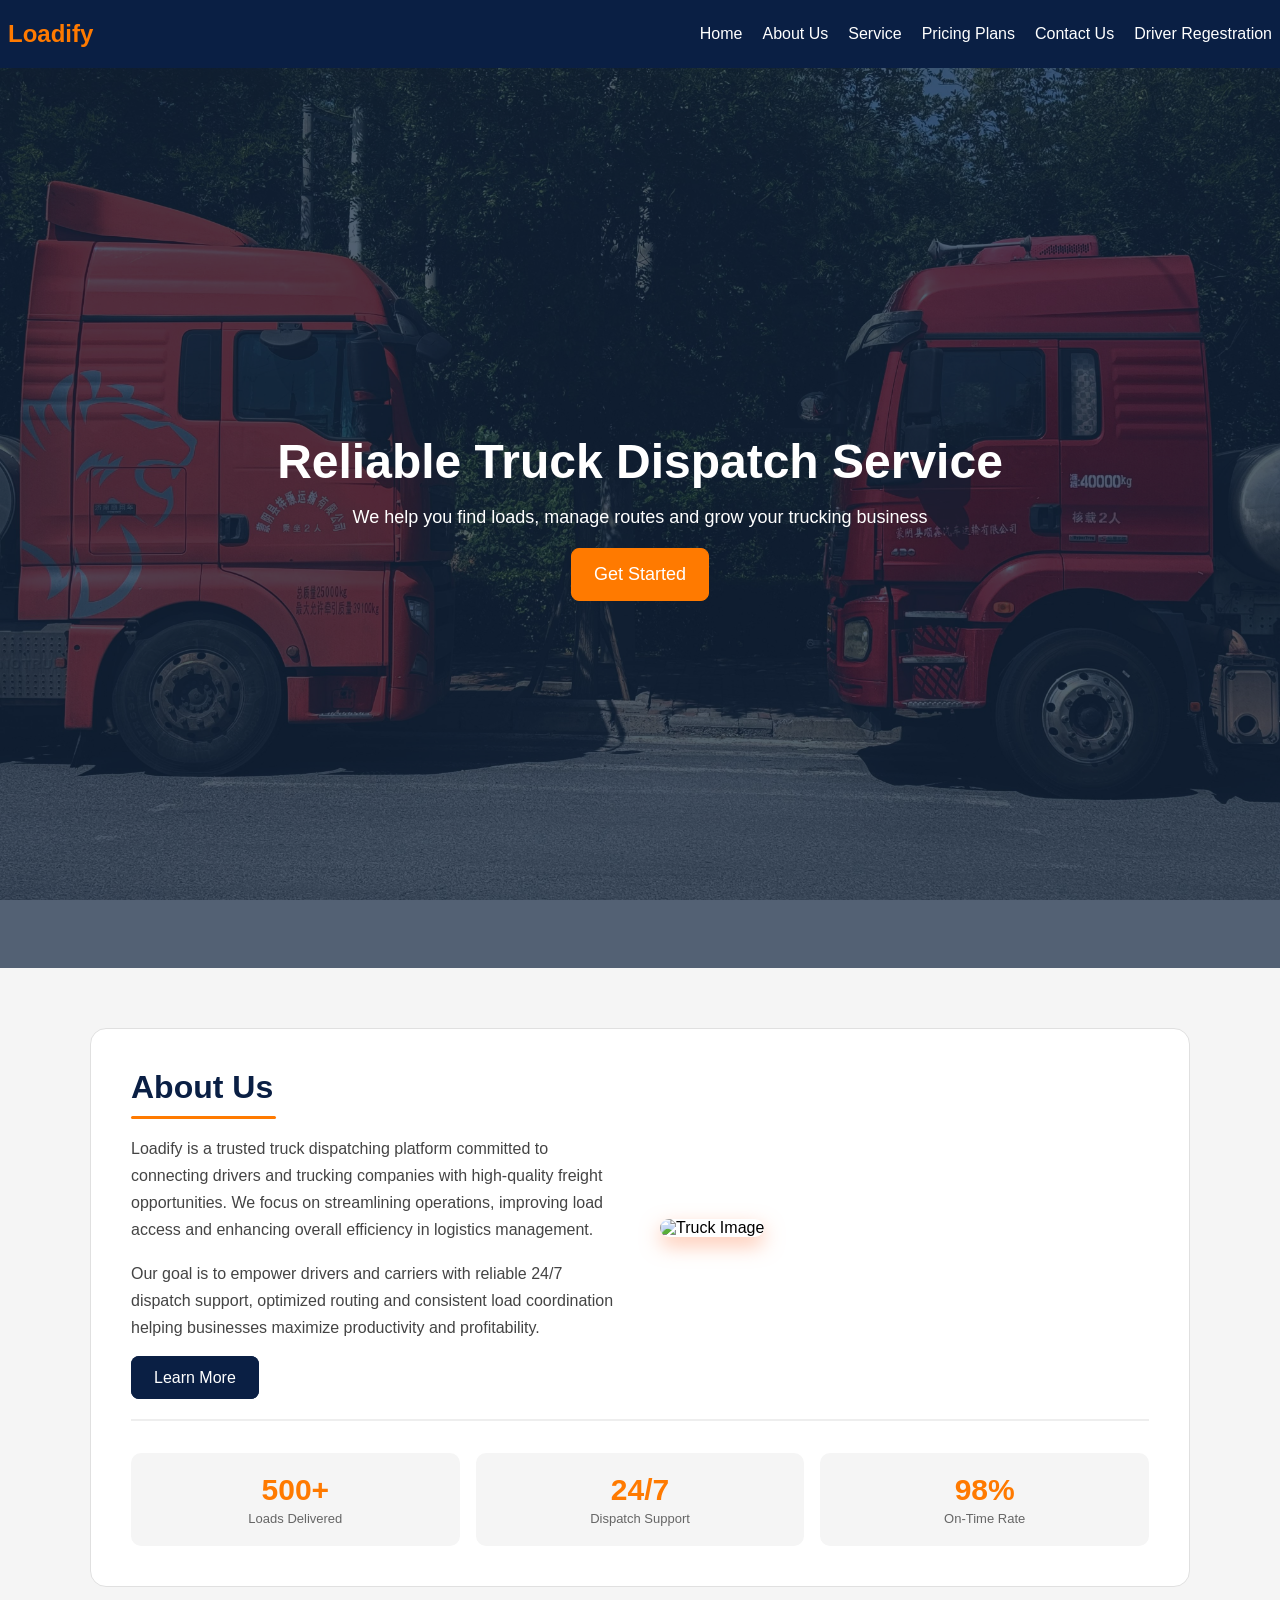
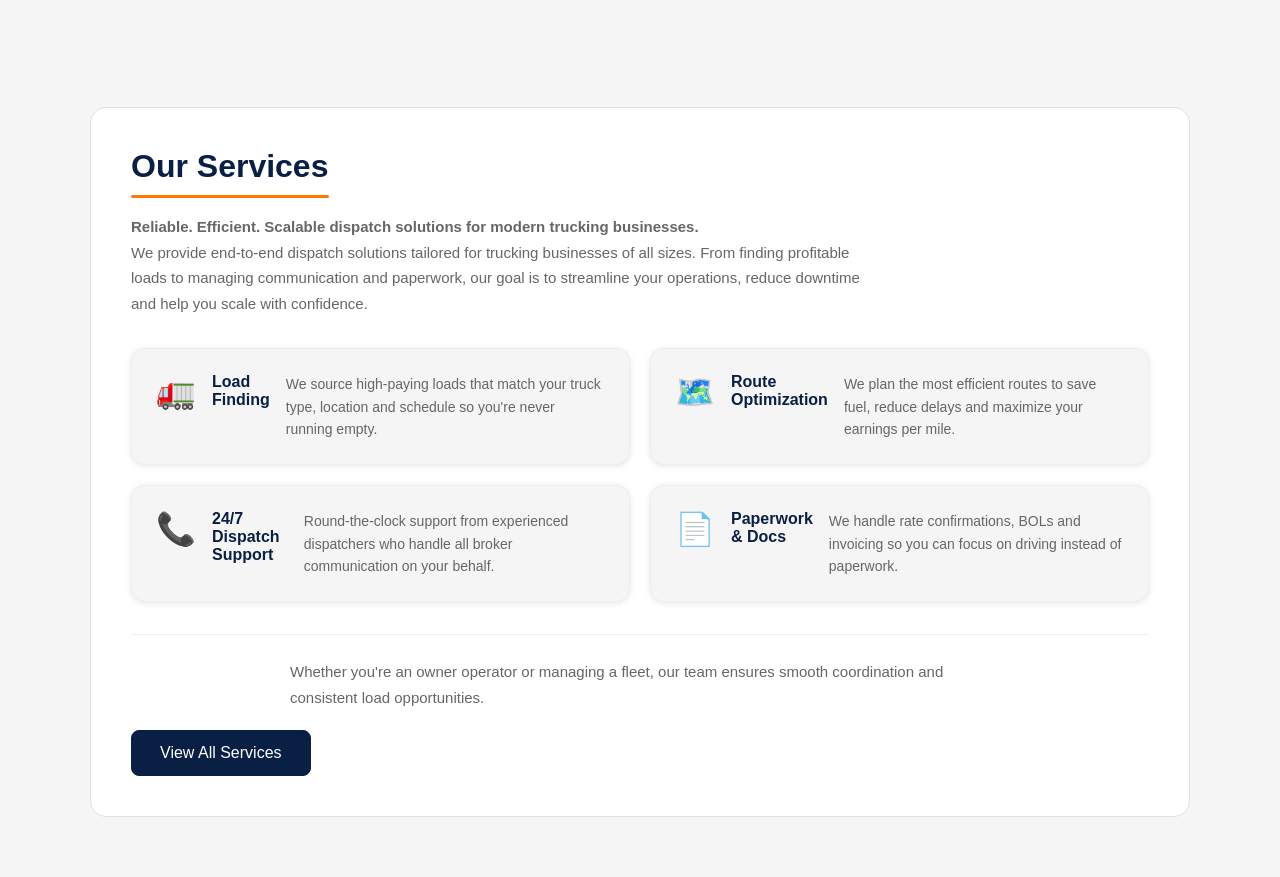
==== index.html @ 704d52fa "Addition" ====
<!DOCTYPE html>
<html lang="en">

<head>
    <meta charset="UTF-8">
    <meta name="viewport" content="width=device-width, initial-scale=1.0">
    <title>Truck Dispatching</title>
    <link rel="stylesheet" href="./style/nav.css">
    <link rel="stylesheet" href="./style/parallax.css">
    <link rel="stylesheet" href="./style/about.css">
    <link rel="stylesheet" href="./style/services.css">
</head>

<body>
    <header class="heading">
        <h2>Loadify</h2>
        <div class="menu-toggle" id="menu-toggle"></div>
        <div class="navbar" id="navbar">
            <ul>
                <li><a href="#home">Home</a></li>
                <li><a href="#about">About Us</a></li>
                <li><a href="services.html">Service</a></li>
                <li><a href="pricing.html">Pricing Plans</a></li>
                <li><a href="#contact">Contact Us</a></li>
                <li><a href="driver.html">Driver Regestration</a></li>
            </ul>
        </div>
    </header>

    <section class="parallax" id="home">
        <div class="parallax-content">
            <h1>Reliable Truck Dispatch Service</h1>
            <p>We help you find loads, manage routes and grow your trucking business</p>
            <a href="#about" class="btn">Get Started</a>
        </div>
    </section>

    <section class="about" id="about">
        <div class="about-card">
            <div class="about-top">
                <div class="about-text">
                    <h2>About Us</h2>
                    <div class="accent-bar"></div>
                    <p>
                        Loadify is a trusted truck dispatching platform committed to connecting drivers and
                        trucking companies with high-quality freight opportunities. We focus on streamlining
                        operations, improving load access and enhancing overall efficiency in logistics management.
                    </p>
                    <p>
                        Our goal is to empower drivers and carriers with reliable 24/7 dispatch support,
                        optimized routing and consistent load coordination helping businesses maximize
                        productivity and profitability.
                    </p>

                    <p class="extra-text-about">
                        Beyond standard dispatching, we deliver end-to-end logistics support designed to
                        simplify operations and drive consistent growth. From real-time load tracking and
                        strategic broker communication to accurate paperwork handling, we ensure every
                        aspect of your dispatch process runs efficiently and without delays.

                        Our team focuses on securing high-value loads, optimizing routes, and reducing
                        empty miles to improve overall profitability. We handle rate negotiations,
                        confirmations, and operational coordination with precision, allowing you to stay
                        focused on the road.

                        With round-the-clock support, transparent communication, and a results-driven
                        approach, we position ourselves as a reliable partner committed to keeping your
                        trucks moving and your business scaling smoothly.
                    </p>

                    <a href="#" class="btn" id="learnBtn">Learn More</a>
                </div>
                <div class="about-img">
                    <img src="./assests/images/Truck2.jpg" alt="Truck Image">
                </div>
            </div>
            <div class="about-stats">
                <div class="stat-card">
                    <div class="stat-num">500+</div>
                    <div class="stat-label">Loads Delivered</div>
                </div>
                <div class="stat-card">
                    <div class="stat-num">24/7</div>
                    <div class="stat-label">Dispatch Support</div>
                </div>
                <div class="stat-card">
                    <div class="stat-num">98%</div>
                    <div class="stat-label">On-Time Rate</div>
                </div>
            </div>
        </div>
    </section>

    <section class="services-preview" id="services">
        <div class="services-preview-container">

            <div class="services-preview-header">
                <h2>Our Services</h2>
                <div class="accent-bar"></div>
                <p class="services-tagline">Reliable. Efficient. Scalable dispatch solutions for modern trucking
                    businesses.</p>
                <p>We provide end-to-end dispatch solutions tailored for trucking businesses of all sizes. From finding
                    profitable loads to managing communication and paperwork, our goal is to streamline your operations,
                    reduce downtime and help you scale with confidence.</p>
            </div>

            <div class="services-grid">
                <div class="service-card">
                    <div class="service-icon">🚛</div>
                    <h3>Load Finding</h3>
                    <p>We source high-paying loads that match your truck type, location and schedule so you're never
                        running empty.</p>
                </div>
                <div class="service-card">
                    <div class="service-icon">🗺️</div>
                    <h3>Route Optimization</h3>
                    <p>We plan the most efficient routes to save fuel, reduce delays and maximize your earnings per
                        mile.</p>
                </div>
                <div class="service-card">
                    <div class="service-icon">📞</div>
                    <h3>24/7 Dispatch Support</h3>
                    <p>Round-the-clock support from experienced dispatchers who handle all broker communication on your
                        behalf.</p>
                </div>
                <div class="service-card">
                    <div class="service-icon">📄</div>
                    <h3>Paperwork & Docs</h3>
                    <p>We handle rate confirmations, BOLs and invoicing so you can focus on driving instead of
                        paperwork.</p>
                </div>
            </div>
            <div class="services-preview-footer">
                <p>Whether you're an owner operator or managing a fleet, our team ensures smooth coordination and
                    consistent load opportunities.</p>
                <a href="services.html" class="btn" target="_blank">View All Services</a>
            </div>
        </div>
    </section>

    <script src="./javascript/about.js"></script>
</body>

</html>
---- style/nav.css ----
* {
  box-sizing: border-box;
}
html {
    scroll-behavior: smooth;
}

body {
  margin: 0;
  font-family: Arial, sans-serif;
}

h2 {
  color: #ff7a00;
  padding-left: 8px;
}

/* ! Header */
.heading {
  background-color: #0a1f44;
  color: #ffffff;
  display: flex;
  justify-content: space-between;
  align-items: center;
}

/* ! Navbar */
.navbar ul {
  list-style: none;
  display: flex;
  gap: 20px;
  margin: 0;
  padding: 8px;
}

.navbar a {
  text-decoration: none;
  color: white;
}

.navbar a:hover {
  background-color: #ff7a00;
  padding: 10px;
  border-radius: 6px;
  transition: 0.3s ease;
}
---- style/parallax.css ----
/* ! Parallax Section */
.parallax {
  height: 100vh;
  background-image: url("../assests/images/Truck1.jpg");
  background-size: cover;
  background-position: center;
  background-attachment: fixed;
  display: flex;
  justify-content: center;
  align-items: center;
  position: relative;
}

.parallax::before {
  content: "";
  position: absolute;
  top: 0;
  left: 0;
  width: 100%;
  height: 100%;
  background: rgba(11, 31, 58, 0.7);
  z-index: 1;
}

/* Content */
.parallax-content {
  text-align: center;
  color: white;
  position: relative;
  z-index: 2;
}

.parallax-content h1 {
  font-size: 48px;
  margin: 0 auto 10px;
}

.parallax-content p {
  font-size: 18px;
  margin-bottom: 20px;
}

/* Button */
.parallax .btn {
  display: inline-block;
  color: white;
  background-color: #ff7a00;
  border: 1px solid #ff7a00;
  padding: 15px 22px;
  border-radius: 8px;
  font-size: 18px;
  cursor: pointer;
  transition: 0.3s ease;
  text-decoration: none;
}

.parallax .btn:hover {
  background-color: #db6a00;
  padding: 17px 24px;
}

/* ? ================= RESPONSIVE DESIGN ================= */
/* Tablets */
@media (max-width: 992px) {
  .heading {
    flex-direction: column;
    align-items: flex-start;
    padding: 10px;
  }

  .navbar ul {
    flex-wrap: wrap;
    gap: 10px;
  }

  .parallax-content h1 {
    font-size: 36px;
  }

  .parallax-content p {
    font-size: 16px;
  }
}

/* Mobile */
@media (max-width: 600px) {
  .heading {
    flex-direction: column;
    align-items: center;
    text-align: center;
  }

  h2 {
    padding-left: 0;
  }

  .navbar ul {
    flex-direction: column;
    align-items: center;
    gap: 10px;
  }

  .navbar a {
    display: block;
    padding: 8px 12px;
  }

  .parallax {
    background-attachment: scroll;
    height: 70vh;
  }

  .parallax-content h1 {
    font-size: 28px;
  }

  .parallax-content p {
    font-size: 14px;
  }

  .parallax .btn {
    padding: 12px 18px;
    font-size: 16px;
  }
}
---- style/about.css ----
/* ! About Us Section */
.about {
  padding: 60px 20px;
  background-color: #f5f5f5;
}

.about-card {
  max-width: 1100px;
  margin: auto;
  background: #ffffff;
  border-radius: 16px;
  border: 1px solid #e0e0e0;
  padding: 2.5rem;
}

.about-top {
  display: flex;
  align-items: center;
  gap: 40px;
  margin-bottom: 2rem;
}

.about-text {
  flex: 1;
}

.about-text h2 {
  color: #0a1f44;
  font-size: 32px;
  margin: 0 0 10px;
  padding: 0;
}

.about-text p {
  color: #444;
  line-height: 1.7;
  margin-bottom: 12px;
  font-size: 16px;
}

/* Hidden text in about us*/
.extra-text-about {
  max-height: 0;
  overflow: hidden;
  opacity: 0;
  transform: translateY(-10px);
  transition: 
    max-height 0.5s ease,
    opacity 0.4s ease,
    transform 0.4s ease;
}

.extra-text-about.show {
  max-height: 500px;
  opacity: 1;
  transform: translateY(0);
}

.about .btn {
  color: white;
  background-color: #0a1f44;
  border: 1px solid #0a1f44;
  padding: 12px 22px;
  border-radius: 8px;
  font-size: 16px;
  cursor: pointer;
  transition: 0.3s ease;
  margin-top: 8px;
  text-decoration: none;
}

.about .btn:hover {
  background-color: #ff7a00;
  border-color: #ff7a00;
}

.about-img {
  flex: 1;
  /* zoom image not spill out if use it */
  /* overflow: hidden;
    border-radius: 12px; */
}

.about-img img {
  width: 100%;
  border-radius: 12px;
  object-fit: cover;
  height: 280px;
  box-shadow: 0 8px 20px rgba(255, 140, 91, 0.5);
  transition: transform 0.3s ease;
}

.about-img img:hover {
  transform: scale(1.03);
}

/* Stats Row */
.about-stats {
  display: grid;
  grid-template-columns: repeat(3, 1fr);
  gap: 16px;
  border-top: 2px solid #eeeeee;
  padding-top: 2rem;
}

.stat-card {
  background: #f5f5f5;
  border-radius: 10px;
  padding: 1.25rem;
  text-align: center;
}

.stat-num {
  font-size: 30px;
  font-weight: 700;
  color: #ff7a00;
}

.accent-bar {
  width: 145px;
  height: 3px;
  background: #ff7a00;
  border-radius: 2px;
  margin-bottom: 16px;
}

.stat-label {
  font-size: 13px;
  color: #666;
  margin-top: 4px;
}

/* ? ================= RESPONSIVE DESIGN ================= */
/* Tablets */
@media (max-width: 768px) {
  .about-top {
    flex-direction: column;
    text-align: center;
  }

  .accent-bar {
    margin: 0 auto 16px;
  }

  .about-text h2 {
    font-size: 26px;
  }

  .about-text p {
    font-size: 15px;
  }

  .about-img img {
    height: 220px;
  }

  /* Smooth animation adjustment */
  .extra-text-about.show {
    max-height: 800px; /* more space for wrapped text */
  }

  .about-stats {
    grid-template-columns: repeat(3, 1fr);
    gap: 10px;
  }
}

/* Mobile */
@media (max-width: 480px) {
  .about-card {
    padding: 1.5rem;
  }

  .about-text h2 {
    font-size: 22px;
  }

  .about-text p {
    font-size: 14px;
    line-height: 1.6;
  }

  .about-img img {
    height: 180px;
  }

  /* Important for animation on small screens */
  .extra-text-about.show {
    max-height: 1000px; /* prevent cutoff */
  }

  .about-stats {
    grid-template-columns: 1fr;
    gap: 12px;
  }

  .stat-num {
    font-size: 24px;
  }

  .stat-label {
    font-size: 12px;
  }
}
---- style/services.css ----
/* ! Services Preview Section */
.services-preview {
    padding: 60px 20px;
    background-color: #f5f5f5;
}

.services-preview-container {
    max-width: 1100px;
    margin: auto;
    background: #ffffff;
    border-radius: 16px;
    border: 1px solid #e0e0e0;
    padding: 2.5rem;
}

.services-preview-header {
    text-align: left;
    margin-bottom: 2rem;
}

.services-preview-header h2 {
    color: #0a1f44;
    font-size: 32px;
    margin: 0 0 10px;
    padding: 0;
}

.services-preview-header .accent-bar {
    width: 198px;
    margin: 0 0 16px;
}

.services-tagline {
    color: #0a1f44;
    font-size: 16px;
    font-weight: 600;
    margin: 0 0 8px;
}

.services-preview-header p {
    color: #666;
    font-size: 15px;
    line-height: 1.7;
    margin: 0;
    max-width: 750px;
}

/* Grid — 2x2 */
.services-grid {
    display: grid;
    grid-template-columns: repeat(2, 1fr);
    gap: 20px;
    margin-bottom: 2rem;
}

.service-card {
    background-color: #f5f5f5;
    border-radius: 14px;
    padding: 1.5rem;
    display: flex;
    align-items: flex-start;
    gap: 16px;
    border: 1px solid #eeeeee;
    transition: 0.3s ease;
    box-shadow: 0 1px 6px rgba(0, 0, 0, 0.1);
}

.service-card:hover {
    border-color: #ff7a00;
    background: #fff;
    transform: translateY(-4px);
}

.service-icon {
    font-size: 32px;
    flex-shrink: 0;
}

.service-card-body {
    text-align: left;
}

.service-card h3 {
    color: #0a1f44;
    font-size: 16px;
    margin: 0 0 6px;
}

.service-card p {
    color: #666;
    font-size: 14px;
    line-height: 1.6;
    margin: 0;
}

/* Footer */
.services-preview-footer {
    text-align: left;
    border-top: 1px solid #eeeeee;
    padding-top: 1.5rem;
}

.services-preview-footer p {
    color: #666;
    font-size: 15px;
    line-height: 1.7;
    max-width: 700px;
    margin: 0 auto 1.25rem;
}

.services-preview-footer .btn {
    display: inline-block;
    color: white;
    background-color: #0a1f44;
    border: 1px solid #0a1f44;
    padding: 13px 28px;
    border-radius: 8px;
    font-size: 16px;
    cursor: pointer;
    transition: 0.3s ease;
    text-decoration: none;
}

.services-preview-footer .btn:hover {
    background-color: #ff7a00;
    border-color: #ff7a00;
}

/* ? ================= RESPONSIVE DESIGN ================= */
@media (max-width: 768px) {
    .services-grid {
        grid-template-columns: 1fr;
    }

    .services-preview-header h2 {
        font-size: 26px;
    }
}

@media (max-width: 480px) {
    .services-preview-container {
        padding: 1.5rem;
    }
}
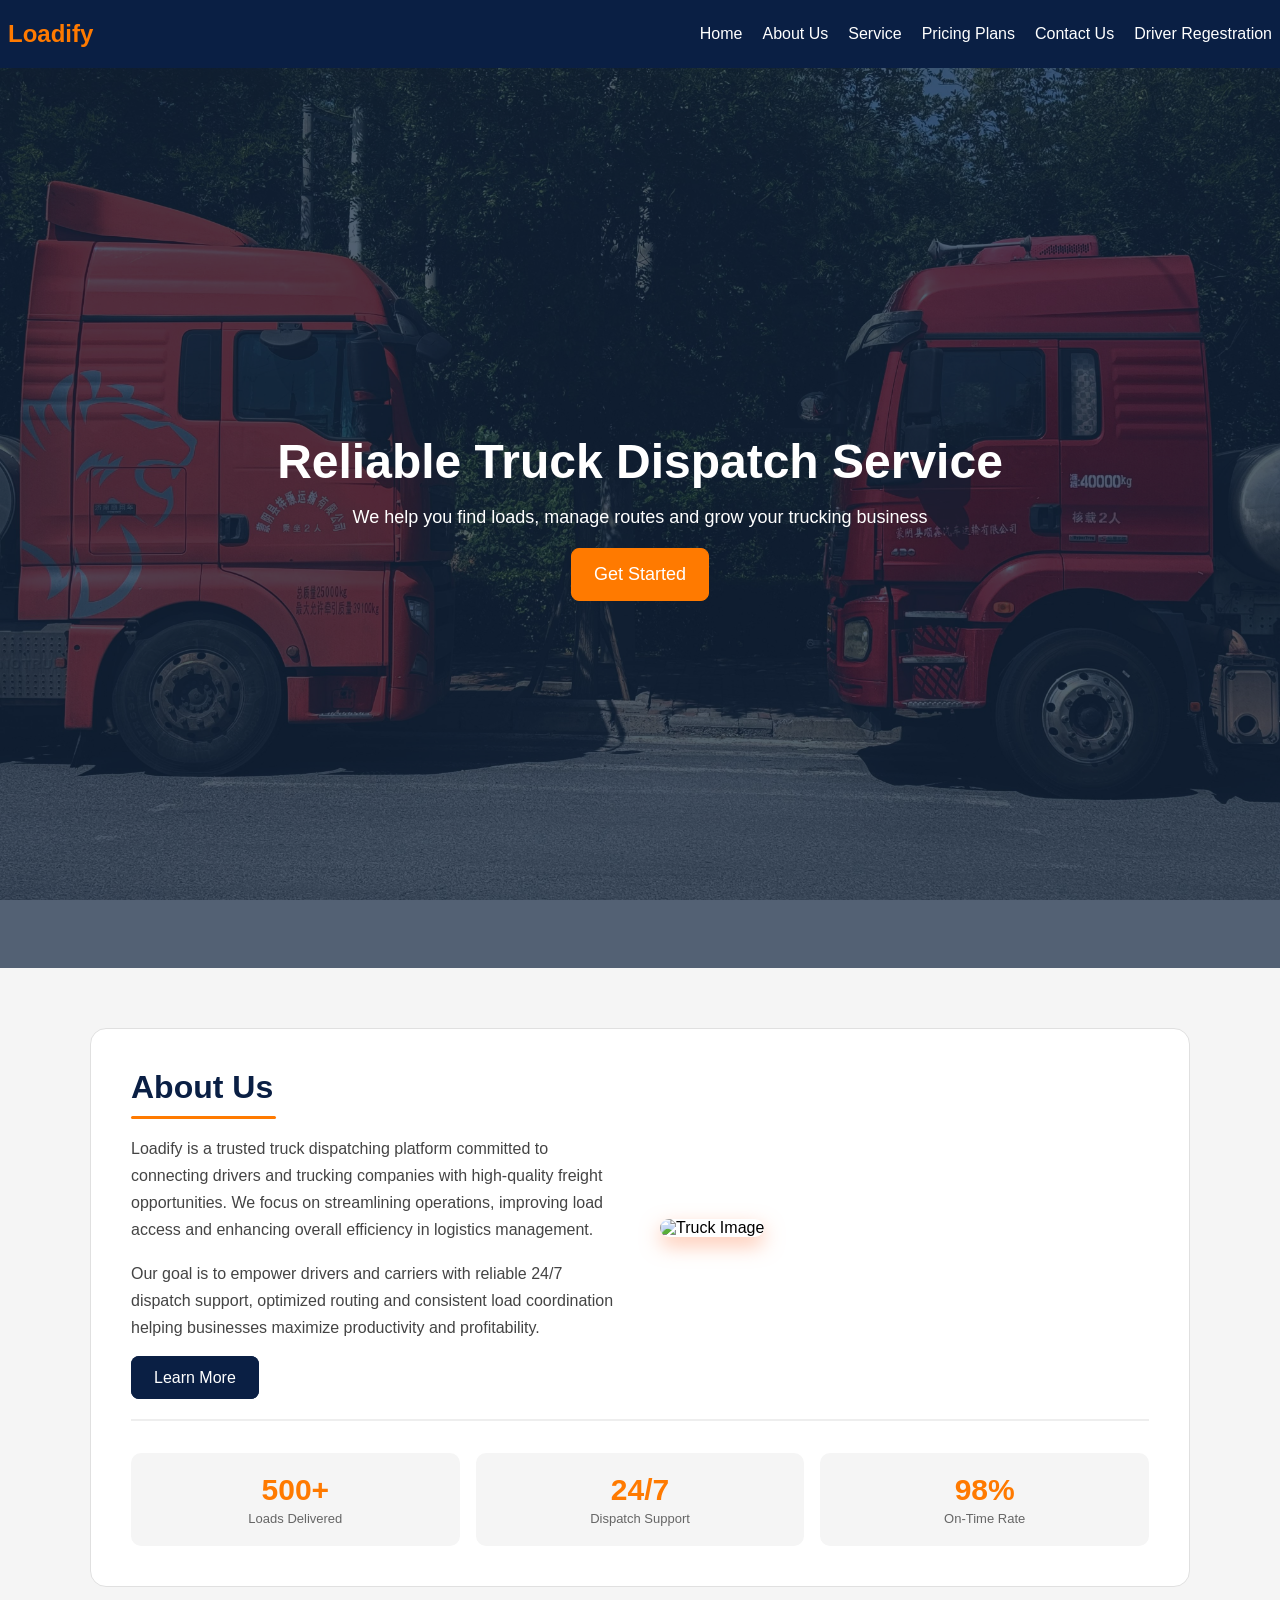
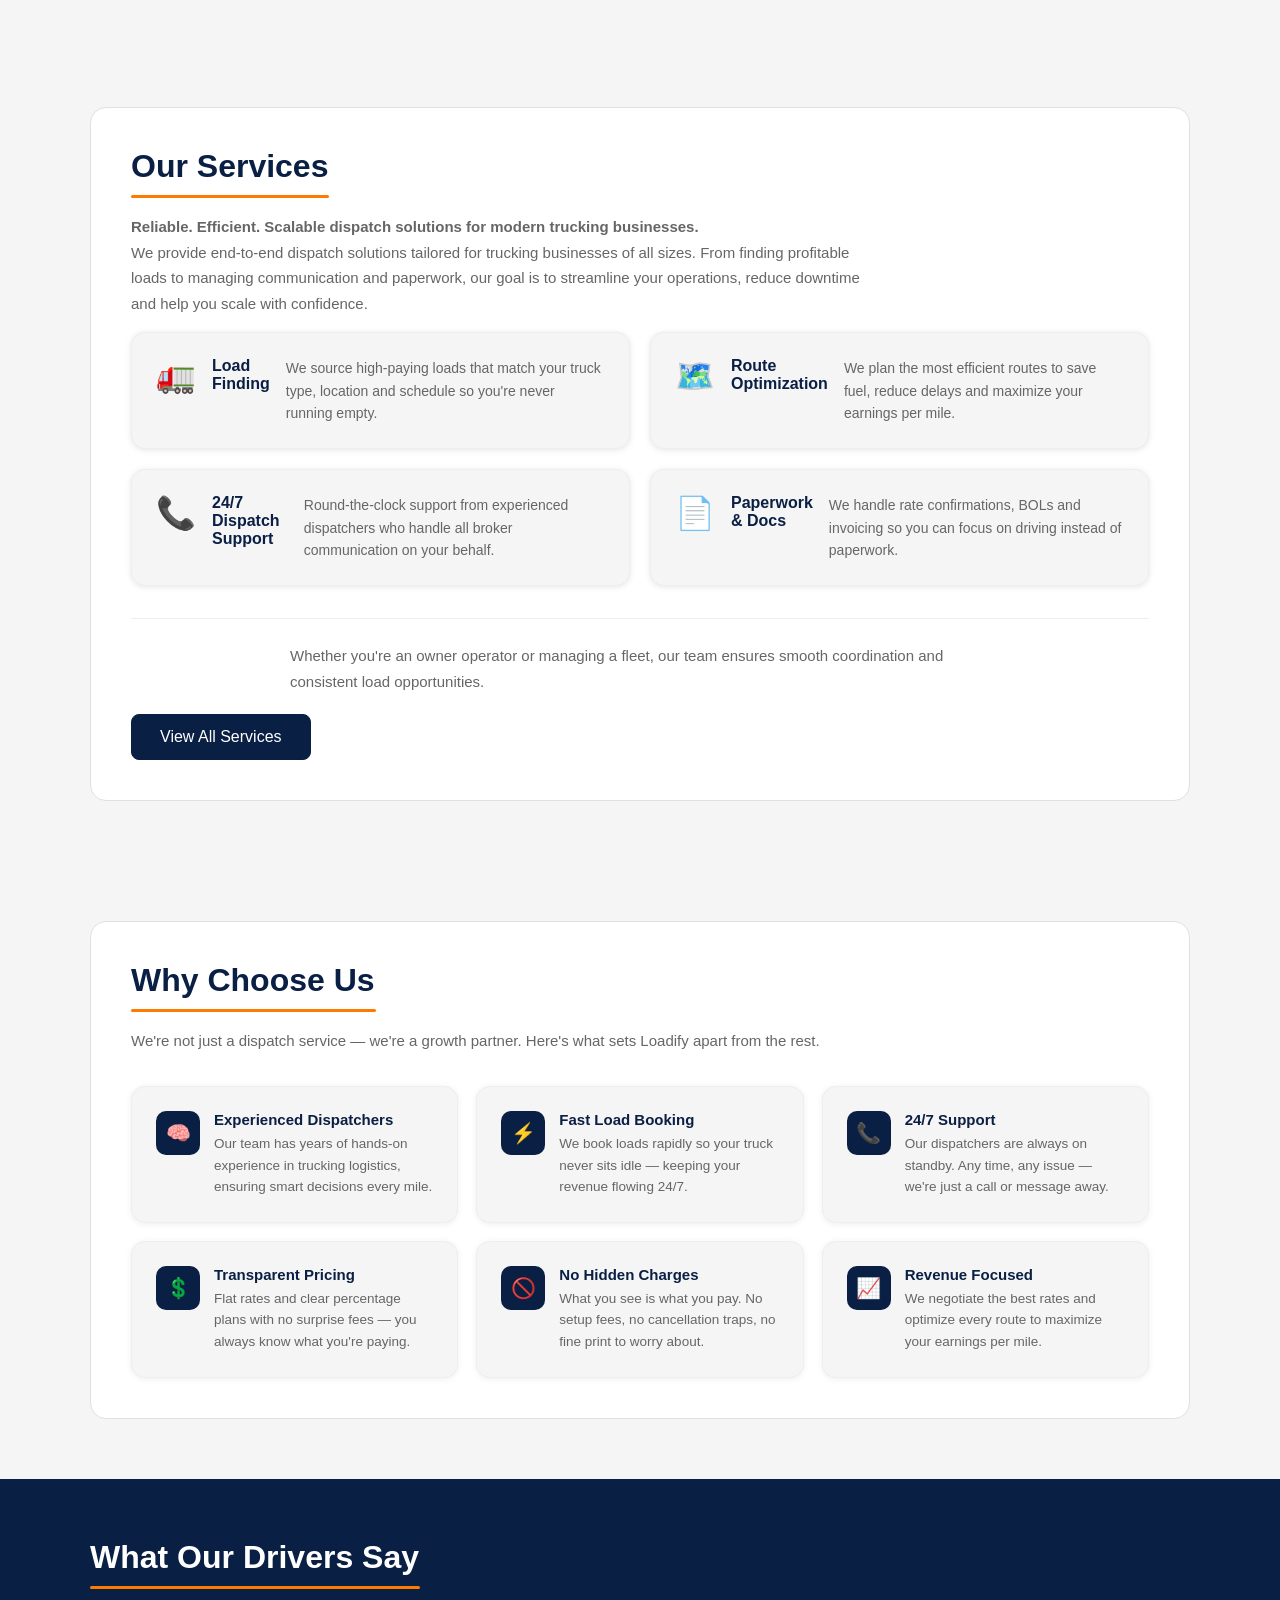
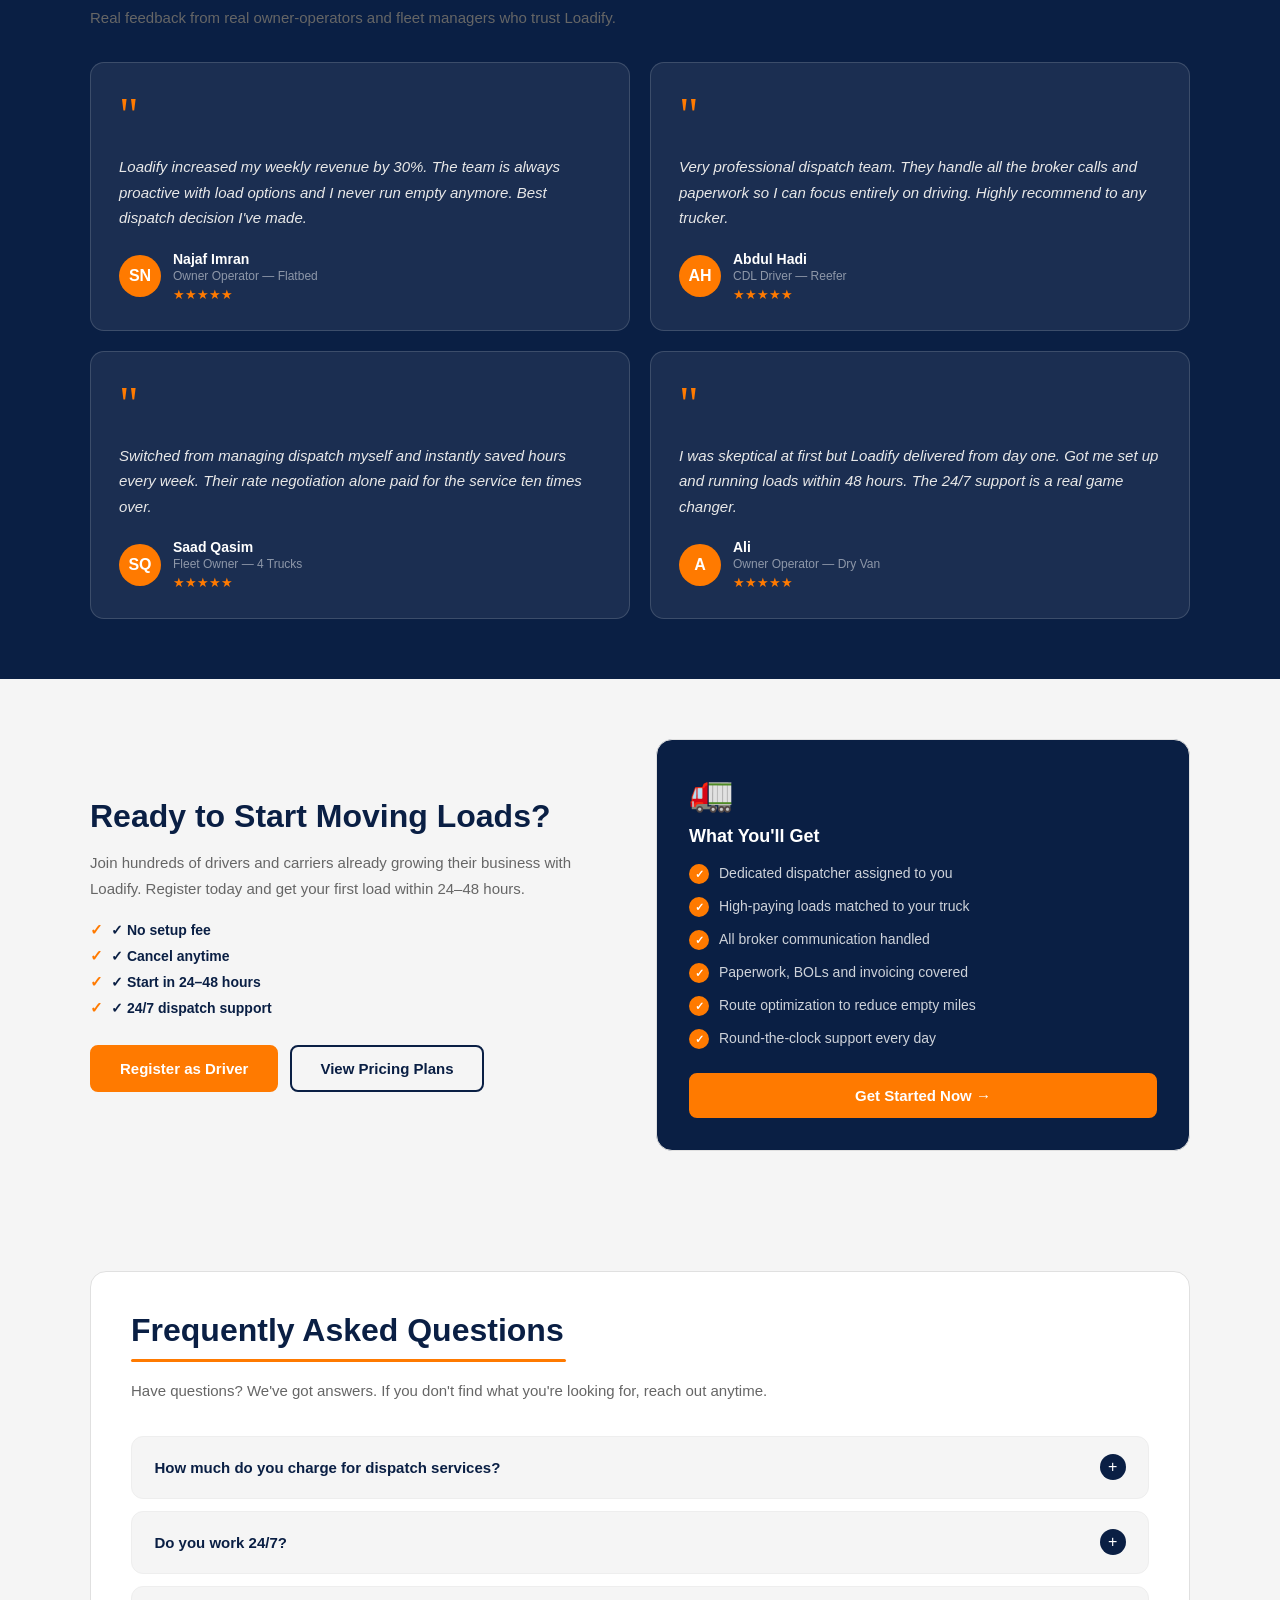
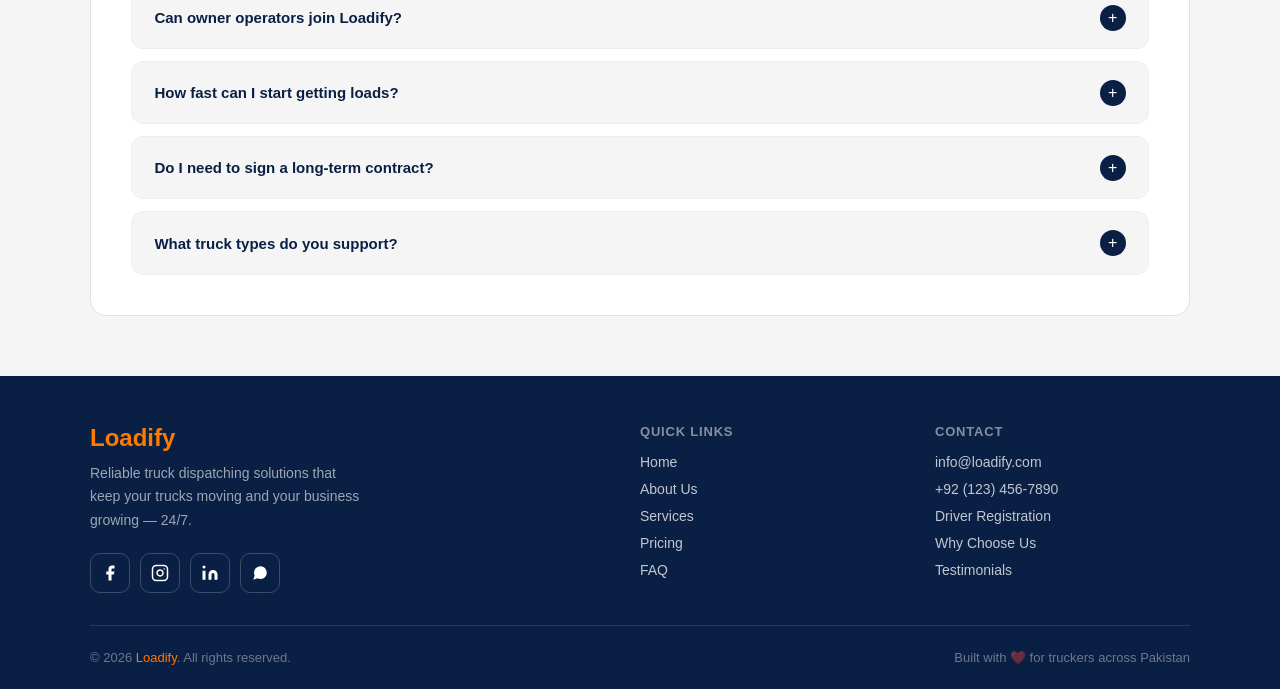
==== commit 9cadbe49: "Major Changes" ====
--- a/index.html
+++ b/index.html
@@ -9,6 +9,13 @@
     <link rel="stylesheet" href="./style/parallax.css">
     <link rel="stylesheet" href="./style/about.css">
     <link rel="stylesheet" href="./style/services.css">
+    <link rel="stylesheet" href="./style/content.css">
+    <link rel="stylesheet" href="./style/testmonials.css">
+    <link rel="stylesheet" href="./style/getStart.css">
+    <link rel="stylesheet" href="./style/faq.css">
+    <link rel="stylesheet" href="./style/footer.css">
+
+    <!-- TODO <link rel="icon" href=""> Logo -->
 </head>
 
 <body>
@@ -40,7 +47,7 @@
             <div class="about-top">
                 <div class="about-text">
                     <h2>About Us</h2>
-                    <div class="accent-bar"></div>
+                    <div class="about-accent-bar"></div>
                     <p>
                         Loadify is a trusted truck dispatching platform committed to connecting drivers and
                         trucking companies with high-quality freight opportunities. We focus on streamlining
@@ -96,7 +103,7 @@
 
             <div class="services-preview-header">
                 <h2>Our Services</h2>
-                <div class="accent-bar"></div>
+                <div class="services-accent-bar"></div>
                 <p class="services-tagline">Reliable. Efficient. Scalable dispatch solutions for modern trucking
                     businesses.</p>
                 <p>We provide end-to-end dispatch solutions tailored for trucking businesses of all sizes. From finding
@@ -138,7 +145,374 @@
         </div>
     </section>
 
+    <section class="section-wrap" id="why-us">
+        <div class="section-card">
+            <div class="section-header">
+                <h2>Why Choose Us</h2>
+                <div class="why-accent-bar"></div>
+                <p>We're not just a dispatch service — we're a growth partner. Here's what sets Loadify apart from the
+                    rest.</p>
+            </div>
+
+            <div class="why-grid">
+
+                <div class="why-card">
+                    <div class="why-icon">🧠</div>
+                    <div class="why-body">
+                        <h3>Experienced Dispatchers</h3>
+                        <p>Our team has years of hands-on experience in trucking logistics, ensuring smart decisions
+                            every mile.</p>
+                    </div>
+                </div>
+
+                <div class="why-card">
+                    <div class="why-icon">⚡</div>
+                    <div class="why-body">
+                        <h3>Fast Load Booking</h3>
+                        <p>We book loads rapidly so your truck never sits idle — keeping your revenue flowing 24/7.</p>
+                    </div>
+                </div>
+
+                <div class="why-card">
+                    <div class="why-icon">📞</div>
+                    <div class="why-body">
+                        <h3>24/7 Support</h3>
+                        <p>Our dispatchers are always on standby. Any time, any issue — we're just a call or message
+                            away.</p>
+                    </div>
+                </div>
+
+                <div class="why-card">
+                    <div class="why-icon">💲</div>
+                    <div class="why-body">
+                        <h3>Transparent Pricing</h3>
+                        <p>Flat rates and clear percentage plans with no surprise fees — you always know what you're
+                            paying.</p>
+                    </div>
+                </div>
+
+                <div class="why-card">
+                    <div class="why-icon">🚫</div>
+                    <div class="why-body">
+                        <h3>No Hidden Charges</h3>
+                        <p>What you see is what you pay. No setup fees, no cancellation traps, no fine print to worry
+                            about.</p>
+                    </div>
+                </div>
+
+                <div class="why-card">
+                    <div class="why-icon">📈</div>
+                    <div class="why-body">
+                        <h3>Revenue Focused</h3>
+                        <p>We negotiate the best rates and optimize every route to maximize your earnings per mile.</p>
+                    </div>
+                </div>
+
+            </div>
+        </div>
+    </section>
+
+    <section class="testimonials-section" id="testimonials">
+        <div class="testimonials-inner">
+
+            <div class="section-header">
+                <h2 class="testi-heading">What Our Drivers Say</h2>
+                <div class="testi-accent-bar"></div>
+                <p class="testi-subtext">Real feedback from real owner-operators and fleet managers who trust Loadify.
+                </p>
+            </div>
+
+            <div class="testimonials-grid">
+
+                <div class="testi-card">
+                    <div class="testi-quote">"</div>
+                    <p class="testi-text">Loadify increased my weekly revenue by 30%. The team is always proactive with
+                        load options and I never run empty anymore. Best dispatch decision I've made.</p>
+                    <div class="testi-author">
+                        <div class="testi-avatar">SN</div>
+                        <div>
+                            <div class="testi-name">Najaf Imran</div>
+                            <div class="testi-role">Owner Operator — Flatbed</div>
+                            <div class="testi-stars">★★★★★</div>
+                        </div>
+                    </div>
+                </div>
+
+                <div class="testi-card">
+                    <div class="testi-quote">"</div>
+                    <p class="testi-text">Very professional dispatch team. They handle all the broker calls and
+                        paperwork
+                        so I can focus entirely on driving. Highly recommend to any trucker.</p>
+                    <div class="testi-author">
+                        <div class="testi-avatar">AH</div>
+                        <div>
+                            <div class="testi-name">Abdul Hadi</div>
+                            <div class="testi-role">CDL Driver — Reefer</div>
+                            <div class="testi-stars">★★★★★</div>
+                        </div>
+                    </div>
+                </div>
+
+                <div class="testi-card">
+                    <div class="testi-quote">"</div>
+                    <p class="testi-text">Switched from managing dispatch myself and instantly saved hours every week.
+                        Their rate negotiation alone paid for the service ten times over.</p>
+                    <div class="testi-author">
+                        <div class="testi-avatar">SQ</div>
+                        <div>
+                            <div class="testi-name">Saad Qasim</div>
+                            <div class="testi-role">Fleet Owner — 4 Trucks</div>
+                            <div class="testi-stars">★★★★★</div>
+                        </div>
+                    </div>
+                </div>
+
+                <div class="testi-card">
+                    <div class="testi-quote">"</div>
+                    <p class="testi-text">I was skeptical at first but Loadify delivered from day one. Got me set up and
+                        running loads within 48 hours. The 24/7 support is a real game changer.</p>
+                    <div class="testi-author">
+                        <div class="testi-avatar">A</div>
+                        <div>
+                            <div class="testi-name">Ali</div>
+                            <div class="testi-role">Owner Operator — Dry Van</div>
+                            <div class="testi-stars">★★★★★</div>
+                        </div>
+                    </div>
+                </div>
+
+            </div>
+        </div>
+    </section>
+
+    <section class="getstarted-section" id="get-started">
+        <div class="getstarted-inner">
+
+            <div class="getstarted-text">
+                <h2>Ready to Start Moving Loads?</h2>
+                <p>Join hundreds of drivers and carriers already growing their business with Loadify. Register today and
+                    get your first load within 24–48 hours.</p>
+
+                <ul class="getstarted-perks">
+                    <li>✓ No setup fee</li>
+                    <li>✓ Cancel anytime</li>
+                    <li>✓ Start in 24–48 hours</li>
+                    <li>✓ 24/7 dispatch support</li>
+                </ul>
+
+                <div class="getstarted-buttons">
+                    <a href="driver.html" class="gs-btn-primary">Register as Driver</a>
+                    <a href="pricing.html" class="gs-btn-secondary">View Pricing Plans</a>
+                </div>
+            </div>
+
+            <div class="getstarted-card">
+                <div class="gs-card-icon">🚛</div>
+                <h3>What You'll Get</h3>
+                <ul class="gs-card-list">
+                    <li>
+                        <div class="gs-check">✓</div>
+                        <span>Dedicated dispatcher assigned to you</span>
+                    </li>
+                    <li>
+                        <div class="gs-check">✓</div>
+                        <span>High-paying loads matched to your truck</span>
+                    </li>
+                    <li>
+                        <div class="gs-check">✓</div>
+                        <span>All broker communication handled</span>
+                    </li>
+                    <li>
+                        <div class="gs-check">✓</div>
+                        <span>Paperwork, BOLs and invoicing covered</span>
+                    </li>
+                    <li>
+                        <div class="gs-check">✓</div>
+                        <span>Route optimization to reduce empty miles</span>
+                    </li>
+                    <li>
+                        <div class="gs-check">✓</div>
+                        <span>Round-the-clock support every day</span>
+                    </li>
+                </ul>
+                <a href="driver.html" class="gs-btn-card">Get Started Now →</a>
+            </div>
+        </div>
+    </section>
+
+    <section class="section-wrap" id="faq">
+        <div class="section-card">
+
+            <div class="section-header">
+                <h2>Frequently Asked Questions</h2>
+                <div class="faq-accent-bar"></div>
+                <p>Have questions? We've got answers. If you don't find what you're looking for, reach out anytime.</p>
+            </div>
+
+            <div class="faq-list">
+
+                <div class="faq-item">
+                    <div class="faq-question">
+                        <span>How much do you charge for dispatch services?</span>
+                        <div class="faq-toggle">+</div>
+                    </div>
+                    <div class="faq-answer">
+                        <p>We offer a flat rate starting at $200/week per truck or a 5% percentage plan based on gross
+                            load
+                            revenue. Fleet owners with 3+ trucks get custom pricing. There are no hidden charges or
+                            setup
+                            fees.</p>
+                    </div>
+                </div>
+
+                <div class="faq-item">
+                    <div class="faq-question">
+                        <span>Do you work 24/7?</span>
+                        <div class="faq-toggle">+</div>
+                    </div>
+                    <div class="faq-answer">
+                        <p>Yes! Our dispatch team is available 24 hours a day, 7 days a week including weekends and
+                            holidays. Whether it's a load emergency or a route question, we're always just a call away.
+                        </p>
+                    </div>
+                </div>
+
+                <div class="faq-item">
+                    <div class="faq-question">
+                        <span>Can owner operators join Loadify?</span>
+                        <div class="faq-toggle">+</div>
+                    </div>
+                    <div class="faq-answer">
+                        <p>Absolutely. We work with solo owner-operators, small carriers and large fleets alike. Our
+                            flat
+                            rate and percentage plans are specifically designed to be profitable for independent drivers
+                            running a single truck.</p>
+                    </div>
+                </div>
+
+                <div class="faq-item">
+                    <div class="faq-question">
+                        <span>How fast can I start getting loads?</span>
+                        <div class="faq-toggle">+</div>
+                    </div>
+                    <div class="faq-answer">
+                        <p>Most clients are up and running within 24–48 hours of signing up. Once we receive your MC
+                            number, carrier packet and truck details, we start searching for loads that match your
+                            equipment
+                            and lanes immediately.</p>
+                    </div>
+                </div>
+
+                <div class="faq-item">
+                    <div class="faq-question">
+                        <span>Do I need to sign a long-term contract?</span>
+                        <div class="faq-toggle">+</div>
+                    </div>
+                    <div class="faq-answer">
+                        <p>No long-term commitment required. We operate on a flexible week-to-week basis. You can pause
+                            or
+                            cancel at any time without penalties — we earn your business every week through results.</p>
+                    </div>
+                </div>
+
+                <div class="faq-item">
+                    <div class="faq-question">
+                        <span>What truck types do you support?</span>
+                        <div class="faq-toggle">+</div>
+                    </div>
+                    <div class="faq-answer">
+                        <p>We work with dry van, reefer, flatbed, step-deck, lowboy, power-only and more. Tell us your
+                            equipment type and authority during registration and we'll match you with appropriate loads.
+                        </p>
+                    </div>
+                </div>
+
+            </div>
+        </div>
+    </section>
+
+    <footer id="contact">
+        <div class="footer-inner">
+
+            <div class="footer-top">
+
+                <div class="footer-brand">
+                    <h2>Loadify</h2>
+                    <p>Reliable truck dispatching solutions that keep your trucks moving and your business growing —
+                        24/7.</p>
+                    <div class="social-row">
+
+                        <a href="#" class="social-icon" title="Facebook" aria-label="Facebook">
+                            <svg width="18" height="18" viewBox="0 0 24 24" fill="white"
+                                xmlns="http://www.w3.org/2000/svg">
+                                <path d="M18 2h-3a5 5 0 0 0-5 5v3H7v4h3v8h4v-8h3l1-4h-4V7a1 1 0 0 1 1-1h3z" />
+                            </svg>
+                        </a>
+
+                        <a href="#" class="social-icon" title="Instagram" aria-label="Instagram">
+                            <svg width="18" height="18" viewBox="0 0 24 24" fill="none" stroke="white" stroke-width="2"
+                                stroke-linecap="round" stroke-linejoin="round">
+                                <rect x="2" y="2" width="20" height="20" rx="5" ry="5" />
+                                <path d="M16 11.37A4 4 0 1 1 12.63 8 4 4 0 0 1 16 11.37z" />
+                                <line x1="17.5" y1="6.5" x2="17.51" y2="6.5" />
+                            </svg>
+                        </a>
+
+                        <a href="#" class="social-icon" title="LinkedIn" aria-label="LinkedIn">
+                            <svg width="18" height="18" viewBox="0 0 24 24" fill="white"
+                                xmlns="http://www.w3.org/2000/svg">
+                                <path
+                                    d="M16 8a6 6 0 0 1 6 6v7h-4v-7a2 2 0 0 0-2-2 2 2 0 0 0-2 2v7h-4v-7a6 6 0 0 1 6-6z" />
+                                <rect x="2" y="9" width="4" height="12" />
+                                <circle cx="4" cy="4" r="2" />
+                            </svg>
+                        </a>
+
+                        <a href="https://wa.me/1234567890" class="social-icon" title="WhatsApp" aria-label="WhatsApp">
+                            <svg width="18" height="18" viewBox="0 0 24 24" fill="white"
+                                xmlns="http://www.w3.org/2000/svg">
+                                <path
+                                    d="M21 11.5a8.38 8.38 0 0 1-.9 3.8 8.5 8.5 0 0 1-7.6 4.7 8.38 8.38 0 0 1-3.8-.9L3 21l1.9-5.7a8.38 8.38 0 0 1-.9-3.8 8.5 8.5 0 0 1 4.7-7.6 8.38 8.38 0 0 1 3.8-.9h.5a8.48 8.48 0 0 1 8 8v.5z" />
+                            </svg>
+                        </a>
+
+                    </div>
+                </div>
+
+                <div class="footer-col">
+                    <h4>Quick Links</h4>
+                    <ul>
+                        <li><a href="#home">Home</a></li>
+                        <li><a href="#about">About Us</a></li>
+                        <li><a href="services.html">Services</a></li>
+                        <li><a href="pricing.html">Pricing</a></li>
+                        <li><a href="#faq">FAQ</a></li>
+                    </ul>
+                </div>
+
+                <div class="footer-col">
+                    <h4>Contact</h4>
+                    <ul>
+                        <li><a href="mailto:info@loadify.com">info@loadify.com</a></li>
+                        <li><a href="tel:+921234567890">+92 (123) 456-7890</a></li>
+                        <li><a href="driver.html">Driver Registration</a></li>
+                        <li><a href="#why-us">Why Choose Us</a></li>
+                        <li><a href="#testimonials">Testimonials</a></li>
+                    </ul>
+                </div>
+
+            </div>
+
+            <div class="footer-bottom">
+                <p>© 2026 <span>Loadify</span>. All rights reserved.</p>
+                <p>Built with ❤️ for truckers across Pakistan</p>
+            </div>
+
+        </div>
+    </footer>
+
     <script src="./javascript/about.js"></script>
+    <script src="./javascript/faq.js"></script>
 </body>
 
 </html>
--- a/style/about.css
+++ b/style/about.css
@@ -116,7 +116,7 @@
   color: #ff7a00;
 }
 
-.accent-bar {
+.about-accent-bar {
   width: 145px;
   height: 3px;
   background: #ff7a00;
@@ -138,7 +138,7 @@
     text-align: center;
   }
 
-  .accent-bar {
+  .about-accent-bar {
     margin: 0 auto 16px;
   }
 
--- a/style/services.css
+++ b/style/services.css
@@ -1,144 +1,165 @@
 /* ! Services Preview Section */
 .services-preview {
-    padding: 60px 20px;
-    background-color: #f5f5f5;
+  padding: 60px 20px;
+  background-color: #f5f5f5;
 }
 
 .services-preview-container {
-    max-width: 1100px;
-    margin: auto;
-    background: #ffffff;
-    border-radius: 16px;
-    border: 1px solid #e0e0e0;
-    padding: 2.5rem;
+  max-width: 1100px;
+  margin: auto;
+  background: #ffffff;
+  border-radius: 16px;
+  border: 1px solid #e0e0e0;
+  padding: 2.5rem;
 }
 
 .services-preview-header {
-    text-align: left;
-    margin-bottom: 2rem;
+  text-align: left;
+  margin-bottom: 2rem;
 }
 
 .services-preview-header h2 {
-    color: #0a1f44;
-    font-size: 32px;
-    margin: 0 0 10px;
-    padding: 0;
+  color: #0a1f44;
+  font-size: 32px;
+  margin: 0 0 10px;
+  padding: 0;
 }
 
-.services-preview-header .accent-bar {
-    width: 198px;
-    margin: 0 0 16px;
+.services-preview-header {
+  margin: 0 0 16px;
+}
+
+.services-accent-bar {
+  width: 198px;
+  height: 3px;
+  background: #ff7a00;
+  border-radius: 2px;
+  margin: 0 0 16px;
 }
 
 .services-tagline {
-    color: #0a1f44;
-    font-size: 16px;
-    font-weight: 600;
-    margin: 0 0 8px;
+  color: #0a1f44;
+  font-size: 16px;
+  font-weight: 600;
+  margin: 0 0 8px;
 }
 
 .services-preview-header p {
-    color: #666;
-    font-size: 15px;
-    line-height: 1.7;
-    margin: 0;
-    max-width: 750px;
+  color: #666;
+  font-size: 15px;
+  line-height: 1.7;
+  margin: 0;
+  max-width: 750px;
 }
 
 /* Grid — 2x2 */
 .services-grid {
-    display: grid;
-    grid-template-columns: repeat(2, 1fr);
-    gap: 20px;
-    margin-bottom: 2rem;
+  display: grid;
+  grid-template-columns: repeat(2, 1fr);
+  gap: 20px;
+  margin-bottom: 2rem;
 }
 
 .service-card {
-    background-color: #f5f5f5;
-    border-radius: 14px;
-    padding: 1.5rem;
-    display: flex;
-    align-items: flex-start;
-    gap: 16px;
-    border: 1px solid #eeeeee;
-    transition: 0.3s ease;
-    box-shadow: 0 1px 6px rgba(0, 0, 0, 0.1);
+  background-color: #f5f5f5;
+  border-radius: 14px;
+  padding: 1.5rem;
+  display: flex;
+  align-items: flex-start;
+  gap: 16px;
+  border: 1px solid #eeeeee;
+  transition: 0.3s ease;
+  box-shadow: 0 1px 6px rgba(0, 0, 0, 0.1);
 }
 
 .service-card:hover {
-    border-color: #ff7a00;
-    background: #fff;
-    transform: translateY(-4px);
+  border-color: #ff7a00;
+  background: #fff;
+  transform: translateY(-4px);
 }
 
 .service-icon {
-    font-size: 32px;
-    flex-shrink: 0;
+  font-size: 32px;
+  flex-shrink: 0;
 }
 
 .service-card-body {
-    text-align: left;
+  text-align: left;
 }
 
 .service-card h3 {
-    color: #0a1f44;
-    font-size: 16px;
-    margin: 0 0 6px;
+  color: #0a1f44;
+  font-size: 16px;
+  margin: 0 0 6px;
 }
 
 .service-card p {
-    color: #666;
-    font-size: 14px;
-    line-height: 1.6;
-    margin: 0;
+  color: #666;
+  font-size: 14px;
+  line-height: 1.6;
+  margin: 0;
 }
 
 /* Footer */
 .services-preview-footer {
-    text-align: left;
-    border-top: 1px solid #eeeeee;
-    padding-top: 1.5rem;
+  text-align: left;
+  border-top: 1px solid #eeeeee;
+  padding-top: 1.5rem;
 }
 
 .services-preview-footer p {
-    color: #666;
-    font-size: 15px;
-    line-height: 1.7;
-    max-width: 700px;
-    margin: 0 auto 1.25rem;
+  color: #666;
+  font-size: 15px;
+  line-height: 1.7;
+  max-width: 700px;
+  margin: 0 auto 1.25rem;
 }
 
 .services-preview-footer .btn {
-    display: inline-block;
-    color: white;
-    background-color: #0a1f44;
-    border: 1px solid #0a1f44;
-    padding: 13px 28px;
-    border-radius: 8px;
-    font-size: 16px;
-    cursor: pointer;
-    transition: 0.3s ease;
-    text-decoration: none;
+  display: inline-block;
+  color: white;
+  background-color: #0a1f44;
+  border: 1px solid #0a1f44;
+  padding: 13px 28px;
+  border-radius: 8px;
+  font-size: 16px;
+  cursor: pointer;
+  transition: 0.3s ease;
+  text-decoration: none;
 }
 
 .services-preview-footer .btn:hover {
-    background-color: #ff7a00;
-    border-color: #ff7a00;
+  background-color: #ff7a00;
+  border-color: #ff7a00;
 }
 
 /* ? ================= RESPONSIVE DESIGN ================= */
 @media (max-width: 768px) {
-    .services-grid {
-        grid-template-columns: 1fr;
-    }
+  .services-grid {
+    grid-template-columns: 1fr;
+  }
 
-    .services-preview-header h2 {
-        font-size: 26px;
-    }
+  .services-preview-header {
+    text-align: center; /* ✅ center all header content */
+  }
+
+  .services-preview-header h2 {
+    font-size: 26px;
+  }
+
+  .services-accent-bar {
+    width: 150px;
+    margin: 0 auto 16px; /* centers the bar */
+  }
 }
 
 @media (max-width: 480px) {
-    .services-preview-container {
-        padding: 1.5rem;
-    }
+  .services-preview-container {
+    padding: 1.5rem;
+  }
+
+  .services-accent-bar {
+    width: 110px;
+    margin: 0 auto 16px;
+  }
 }
--- a/style/content.css
+++ b/style/content.css
@@ -0,0 +1,139 @@
+/* ! Why Choose Us Section */
+.section-wrap {
+  padding: 60px 20px;
+  background-color: #f5f5f5;
+}
+
+.section-card {
+  max-width: 1100px;
+  margin: auto;
+  background: #ffffff;
+  border-radius: 16px;
+  border: 1px solid #e0e0e0;
+  padding: 2.5rem;
+}
+
+.section-header {
+  margin-bottom: 2rem;
+}
+
+.why-accent-bar {
+  width: 245px;
+  height: 3px;
+  background: #ff7a00;
+  border-radius: 2px;
+  margin-bottom: 16px;
+}
+
+.section-header h2 {
+  color: #0a1f44;
+  font-size: 32px;
+  margin: 0 0 10px;
+  padding: 0;
+}
+
+.section-header p {
+  color: #666;
+  font-size: 15px;
+  line-height: 1.7;
+  max-width: 700px;
+  margin: 0;
+}
+
+.why-grid {
+  display: grid;
+  grid-template-columns: repeat(3, 1fr);
+  gap: 18px;
+}
+
+.why-card {
+  background: #f5f5f5;
+  border: 1px solid #eeeeee;
+  border-radius: 14px;
+  padding: 1.5rem;
+  display: flex;
+  align-items: flex-start;
+  gap: 14px;
+  transition: 0.3s ease;
+  box-shadow: 0 1px 6px rgba(0, 0, 0, 0.07);
+}
+
+.why-card:hover {
+  transform: translateY(-4px);
+  border-color: #ff7a00;
+  background: #ffffff;
+}
+
+.why-icon {
+  width: 44px;
+  height: 44px;
+  background: #0a1f44;
+  border-radius: 10px;
+  display: flex;
+  align-items: center;
+  justify-content: center;
+  font-size: 20px;
+  flex-shrink: 0;
+}
+
+.why-body h3 {
+  color: #0a1f44;
+  font-size: 15px;
+  font-weight: 700;
+  margin: 0 0 5px;
+}
+
+.why-body p {
+  color: #666;
+  font-size: 13.5px;
+  line-height: 1.6;
+  margin: 0;
+}
+
+/* ? ================= RESPONSIVE DESIGN ================= */
+@media (max-width: 768px) {
+  .why-grid {
+    grid-template-columns: repeat(2, 1fr);
+  }
+
+  .section-header {
+    text-align: center;        /* center h2 and p to match the bar */
+  }
+
+  .section-header p {
+    max-width: 100%;           /* stop it being cut off */
+    margin: 0 auto;            /* center the paragraph block */
+  }
+
+  .section-header h2 {
+    font-size: 26px;
+  }
+
+  .why-accent-bar {
+    width: 180px;
+    margin: 0 auto 16px;       /* center the bar */
+  }
+}
+
+@media (max-width: 480px) {
+  .why-grid {
+    grid-template-columns: 1fr;
+  }
+
+  .section-card {
+    padding: 1.5rem;
+  }
+
+  .section-header h2 {
+    font-size: 22px;
+  }
+
+  .section-header p {
+    font-size: 14px;
+  }
+
+  .why-accent-bar {
+    width: 130px;
+    margin: 0 auto 16px;
+  }
+}
--- a/style/testmonials.css
+++ b/style/testmonials.css
@@ -0,0 +1,144 @@
+/* ! Testimonials Section */
+.testimonials-section {
+    padding: 60px 20px;
+    background-color: #0a1f44;
+}
+
+.testimonials-inner {
+    max-width: 1100px;
+    margin: auto;
+}
+
+/* Scoped heading — won't conflict with other section-headers */
+.testimonials-inner .testi-heading {
+    color: #ffffff;
+    font-size: 32px;
+    margin: 0 0 10px;
+    padding: 0;
+}
+
+.testi-accent-bar {
+    width: 330px;
+    height: 3px;
+    background: #ff7a00;
+    border-radius: 2px;
+    margin: 0 0 16px;
+}
+
+.testi-subtext {
+    color: rgba(255, 255, 255, 0.6);
+    font-size: 15px;
+    line-height: 1.7;
+    margin: 0 0 2rem;
+    max-width: 700px;
+}
+
+.testimonials-grid {
+    display: grid;
+    grid-template-columns: repeat(2, 1fr);
+    gap: 20px;
+}
+
+.testi-card {
+    background: rgba(255, 255, 255, 0.07);
+    border: 1px solid rgba(255, 255, 255, 0.15);
+    border-radius: 14px;
+    padding: 1.75rem;
+    transition: 0.3s ease;
+}
+
+.testi-card:hover {
+    background: rgba(255, 255, 255, 0.13);
+    transform: translateY(-3px);
+}
+
+.testi-quote {
+    font-size: 48px;
+    color: #ff7a00;
+    line-height: 1;
+    font-family: Georgia, serif;
+    margin-bottom: 8px;
+}
+
+.testi-text {
+    color: #e8e8e8;
+    font-size: 15px;
+    line-height: 1.7;
+    font-style: italic;
+    margin-bottom: 20px;
+}
+
+.testi-author {
+    display: flex;
+    align-items: center;
+    gap: 12px;
+}
+
+.testi-avatar {
+    width: 42px;
+    height: 42px;
+    border-radius: 50%;
+    background: #ff7a00;
+    display: flex;
+    align-items: center;
+    justify-content: center;
+    font-weight: 700;
+    color: #ffffff;
+    font-size: 16px;
+    flex-shrink: 0;
+}
+
+.testi-name {
+    color: #ffffff;
+    font-weight: 700;
+    font-size: 14px;
+}
+
+.testi-role {
+    color: rgba(255, 255, 255, 0.5);
+    font-size: 12px;
+    margin-top: 2px;
+}
+
+.testi-stars {
+    color: #ff7a00;
+    font-size: 13px;
+    margin-top: 4px;
+}
+
+/* ? ================= RESPONSIVE DESIGN ================= */
+@media (max-width: 768px) {
+    .testimonials-grid {
+        grid-template-columns: 1fr;
+    }
+
+    .testimonials-inner .testi-heading {
+        font-size: 26px;
+        text-align: center;
+    }
+
+    .testi-accent-bar {
+        width: 180px;
+        margin: 0 auto 16px;
+    }
+
+    .testi-subtext {
+        text-align: center;
+        max-width: 100%;
+    }
+}
+
+@media (max-width: 480px) {
+    .testimonials-inner .testi-heading {
+        font-size: 22px;
+    }
+
+    .testi-accent-bar {
+        width: 130px;
+        margin: 0 auto 16px;
+    }
+
+    .testi-text {
+        font-size: 14px;
+    }
+}
--- a/style/getStart.css
+++ b/style/getStart.css
@@ -0,0 +1,204 @@
+/* ! Get Started Section */
+.getstarted-section {
+    padding: 60px 20px;
+    background-color: #f5f5f5;
+}
+
+.getstarted-inner {
+    max-width: 1100px;
+    margin: auto;
+    display: grid;
+    grid-template-columns: 1fr 1fr;
+    gap: 32px;
+    align-items: center;
+}
+
+.getstarted-text h2 {
+    color: #0a1f44;
+    font-size: 32px;
+    margin: 0 0 12px;
+    padding: 0;
+}
+
+.getstarted-text p {
+    color: #666;
+    font-size: 15px;
+    line-height: 1.7;
+    margin-bottom: 20px;
+}
+
+.getstarted-perks {
+    list-style: none;
+    padding: 0;
+    margin: 0 0 28px;
+    display: flex;
+    flex-direction: column;
+    gap: 8px;
+}
+
+.getstarted-perks li {
+    color: #0a1f44;
+    font-size: 14px;
+    font-weight: 600;
+    display: flex;
+    align-items: center;
+    gap: 8px;
+}
+
+/* Fixed checkmark — using before instead of first-letter */
+.getstarted-perks li::before {
+    content: "✓";
+    color: #ff7a00;
+    font-weight: 700;
+    font-size: 15px;
+}
+
+.getstarted-buttons {
+    display: flex;
+    gap: 12px;
+    flex-wrap: wrap;
+}
+
+.gs-btn-primary {
+    display: inline-block;
+    background: #ff7a00;
+    color: #ffffff;
+    border: 2px solid #ff7a00;
+    padding: 13px 28px;
+    border-radius: 8px;
+    font-size: 15px;
+    font-weight: 700;
+    text-decoration: none;
+    transition: 0.3s ease;
+}
+
+.gs-btn-primary:hover {
+    background: #db6a00;
+    border-color: #db6a00;
+}
+
+.gs-btn-secondary {
+    display: inline-block;
+    background: transparent;
+    color: #0a1f44;
+    border: 2px solid #0a1f44;
+    padding: 13px 28px;
+    border-radius: 8px;
+    font-size: 15px;
+    font-weight: 700;
+    text-decoration: none;
+    transition: 0.3s ease;
+}
+
+.gs-btn-secondary:hover {
+    background: #0a1f44;
+    color: #ffffff;
+}
+
+/* Right card */
+.getstarted-card {
+    background: #0a1f44;
+    border-radius: 16px;
+    padding: 2rem;
+    border: 1px solid #e0e0e0;
+}
+
+.gs-card-icon {
+    font-size: 36px;
+    margin-bottom: 12px;
+}
+
+.getstarted-card h3 {
+    color: #ffffff;
+    font-size: 18px;
+    margin: 0 0 16px;
+    padding: 0;
+}
+
+.gs-card-list {
+    list-style: none;
+    padding: 0;
+    margin: 0 0 24px;
+    display: flex;
+    flex-direction: column;
+    gap: 12px;
+}
+
+.gs-card-list li {
+    display: flex;
+    align-items: flex-start;
+    gap: 10px;
+    color: rgba(255, 255, 255, 0.8);
+    font-size: 14px;
+    line-height: 1.5;
+}
+
+.gs-check {
+    width: 20px;
+    height: 20px;
+    background: #ff7a00;
+    border-radius: 50%;
+    display: flex;
+    align-items: center;
+    justify-content: center;
+    font-size: 11px;
+    color: #ffffff;
+    font-weight: 700;
+    flex-shrink: 0;
+    margin-top: 1px;
+}
+
+.gs-btn-card {
+    display: block;
+    background: #ff7a00;
+    color: #ffffff;
+    border: 2px solid #ff7a00;
+    padding: 12px 24px;
+    border-radius: 8px;
+    font-size: 15px;
+    font-weight: 700;
+    text-decoration: none;
+    transition: 0.3s ease;
+    text-align: center;
+}
+
+.gs-btn-card:hover {
+    background: #db6a00;
+    border-color: #db6a00;
+}
+
+/* ? ================= RESPONSIVE DESIGN ================= */
+@media (max-width: 768px) {
+    .getstarted-inner {
+        grid-template-columns: 1fr;
+    }
+
+    .getstarted-text h2 {
+        font-size: 26px;
+        text-align: center;
+    }
+
+    .getstarted-text p {
+        text-align: center;
+    }
+
+    .getstarted-perks {
+        align-items: center;
+    }
+
+    .getstarted-buttons {
+        justify-content: center;
+    }
+}
+
+@media (max-width: 480px) {
+    .getstarted-text h2 {
+        font-size: 22px;
+    }
+
+    .gs-btn-primary,
+    .gs-btn-secondary {
+        width: 100%;
+        text-align: center;
+    }
+}
--- a/style/faq.css
+++ b/style/faq.css
@@ -0,0 +1,130 @@
+/* ! FAQ Section */
+#faq .section-header h2 {
+    color: #0a1f44;
+    font-size: 32px;
+    margin: 0 0 10px;
+    padding: 0;
+}
+
+#faq .section-header p {
+    color: #666;
+    font-size: 15px;
+    line-height: 1.7;
+    max-width: 700px;
+    margin: 0;
+}
+
+.faq-accent-bar {
+    width: 435px;
+    height: 3px;
+    background: #ff7a00;
+    border-radius: 2px;
+    margin: 0 0 16px;
+}
+
+.faq-list {
+    display: flex;
+    flex-direction: column;
+    gap: 12px;
+}
+
+.faq-item {
+    border: 1px solid #eeeeee;
+    border-radius: 12px;
+    overflow: hidden;
+    background: #f5f5f5;
+    transition: border-color 0.3s ease;
+}
+
+.faq-item.open {
+    border-color: #ff7a00;
+}
+
+.faq-question {
+    display: flex;
+    justify-content: space-between;
+    align-items: center;
+    padding: 1.1rem 1.4rem;
+    cursor: pointer;
+    user-select: none;
+}
+
+.faq-question span {
+    color: #0a1f44;
+    font-size: 15px;
+    font-weight: 600;
+}
+
+.faq-toggle {
+    width: 26px;
+    height: 26px;
+    background: #0a1f44;
+    border-radius: 50%;
+    display: flex;
+    align-items: center;
+    justify-content: center;
+    color: #ffffff;
+    font-size: 16px;
+    flex-shrink: 0;
+    transition: background 0.3s ease, transform 0.35s ease;
+}
+
+.faq-item.open .faq-toggle {
+    background: #ff7a00;
+    transform: rotate(45deg);
+}
+
+.faq-answer {
+    max-height: 0;
+    overflow: hidden;
+    transition: max-height 0.4s ease, padding 0.3s ease;
+    padding: 0 1.4rem;
+}
+
+.faq-item.open .faq-answer {
+    max-height: 300px;
+    padding: 0 1.4rem 1.1rem;
+}
+
+.faq-answer p {
+    color: #666;
+    font-size: 14.5px;
+    line-height: 1.7;
+    margin: 0;
+}
+
+/* ? ================= RESPONSIVE DESIGN ================= */
+@media (max-width: 768px) {
+    #faq .section-header {
+        text-align: center;
+    }
+
+    #faq .section-header p {
+        max-width: 100%;
+        margin: 0 auto;
+    }
+
+    .faq-accent-bar {
+        width: 200px;
+        margin: 0 auto 16px;
+    }
+}
+
+@media (max-width: 480px) {
+    #faq .section-header h2 {
+        font-size: 22px;
+    }
+
+    #faq .section-header p {
+        font-size: 14px;
+    }
+
+    .faq-accent-bar {
+        width: 150px;
+        margin: 0 auto 16px;
+    }
+
+    .faq-question span {
+        font-size: 14px;
+    }
+}
--- a/style/footer.css
+++ b/style/footer.css
@@ -0,0 +1,130 @@
+/* ! Footer */
+footer {
+    background-color: #0a1f44;
+    color: #ffffff;
+    padding: 48px 20px 24px;
+}
+
+.footer-inner {
+    max-width: 1100px;
+    margin: auto;
+}
+
+.footer-top {
+    display: grid;
+    grid-template-columns: 2fr 1fr 1fr;
+    gap: 40px;
+    padding-bottom: 32px;
+    border-bottom: 1px solid rgba(255, 255, 255, 0.12);
+    margin-bottom: 24px;
+}
+
+/* Scoped to footer so it won't conflict with nav h2 or section h2 */
+.footer-brand h2 {
+    font-size: 24px;
+    color: #ff7a00;
+    margin: 0 0 10px;
+    padding: 0;
+}
+
+.footer-brand p {
+    color: rgba(255, 255, 255, 0.6);
+    font-size: 14px;
+    line-height: 1.7;
+    max-width: 280px;
+    margin: 0;
+}
+
+.footer-col h4 {
+    font-size: 13px;
+    text-transform: uppercase;
+    letter-spacing: 0.8px;
+    color: rgba(255, 255, 255, 0.5);
+    margin: 0 0 14px;
+}
+
+.footer-col ul {
+    list-style: none;
+    padding: 0;
+    margin: 0;
+    display: flex;
+    flex-direction: column;
+    gap: 9px;
+}
+
+.footer-col ul li a {
+    color: rgba(255, 255, 255, 0.75);
+    text-decoration: none;
+    font-size: 14px;
+    transition: color 0.2s ease;
+}
+
+.footer-col ul li a:hover {
+    color: #ff7a00;
+}
+
+/* Social Icons */
+.social-row {
+    display: flex;
+    gap: 10px;
+    margin-top: 20px;
+}
+
+.social-icon {
+    width: 40px;
+    height: 40px;
+    border-radius: 10px;
+    border: 1px solid rgba(255, 255, 255, 0.2);
+    display: flex;
+    align-items: center;
+    justify-content: center;
+    text-decoration: none;
+    transition: background 0.25s ease, border-color 0.25s ease, transform 0.25s ease;
+}
+
+.social-icon:hover {
+    background: #ff7a00;
+    border-color: #ff7a00;
+    transform: translateY(-3px);
+}
+
+.footer-bottom {
+    display: flex;
+    justify-content: space-between;
+    align-items: center;
+    flex-wrap: wrap;
+    gap: 10px;
+}
+
+.footer-bottom p {
+    font-size: 13px;
+    color: rgba(255, 255, 255, 0.4);
+    margin: 0;
+}
+
+.footer-bottom span {
+    color: #ff7a00;
+}
+
+/* ? ================= RESPONSIVE DESIGN ================= */
+@media (max-width: 900px) {
+    .footer-top {
+        grid-template-columns: 1fr 1fr;
+    }
+
+    .footer-brand {
+        grid-column: 1 / -1;
+    }
+}
+
+@media (max-width: 600px) {
+    .footer-top {
+        grid-template-columns: 1fr;
+        gap: 24px;
+    }
+
+    .footer-bottom {
+        flex-direction: column;
+        text-align: center;
+    }
+}
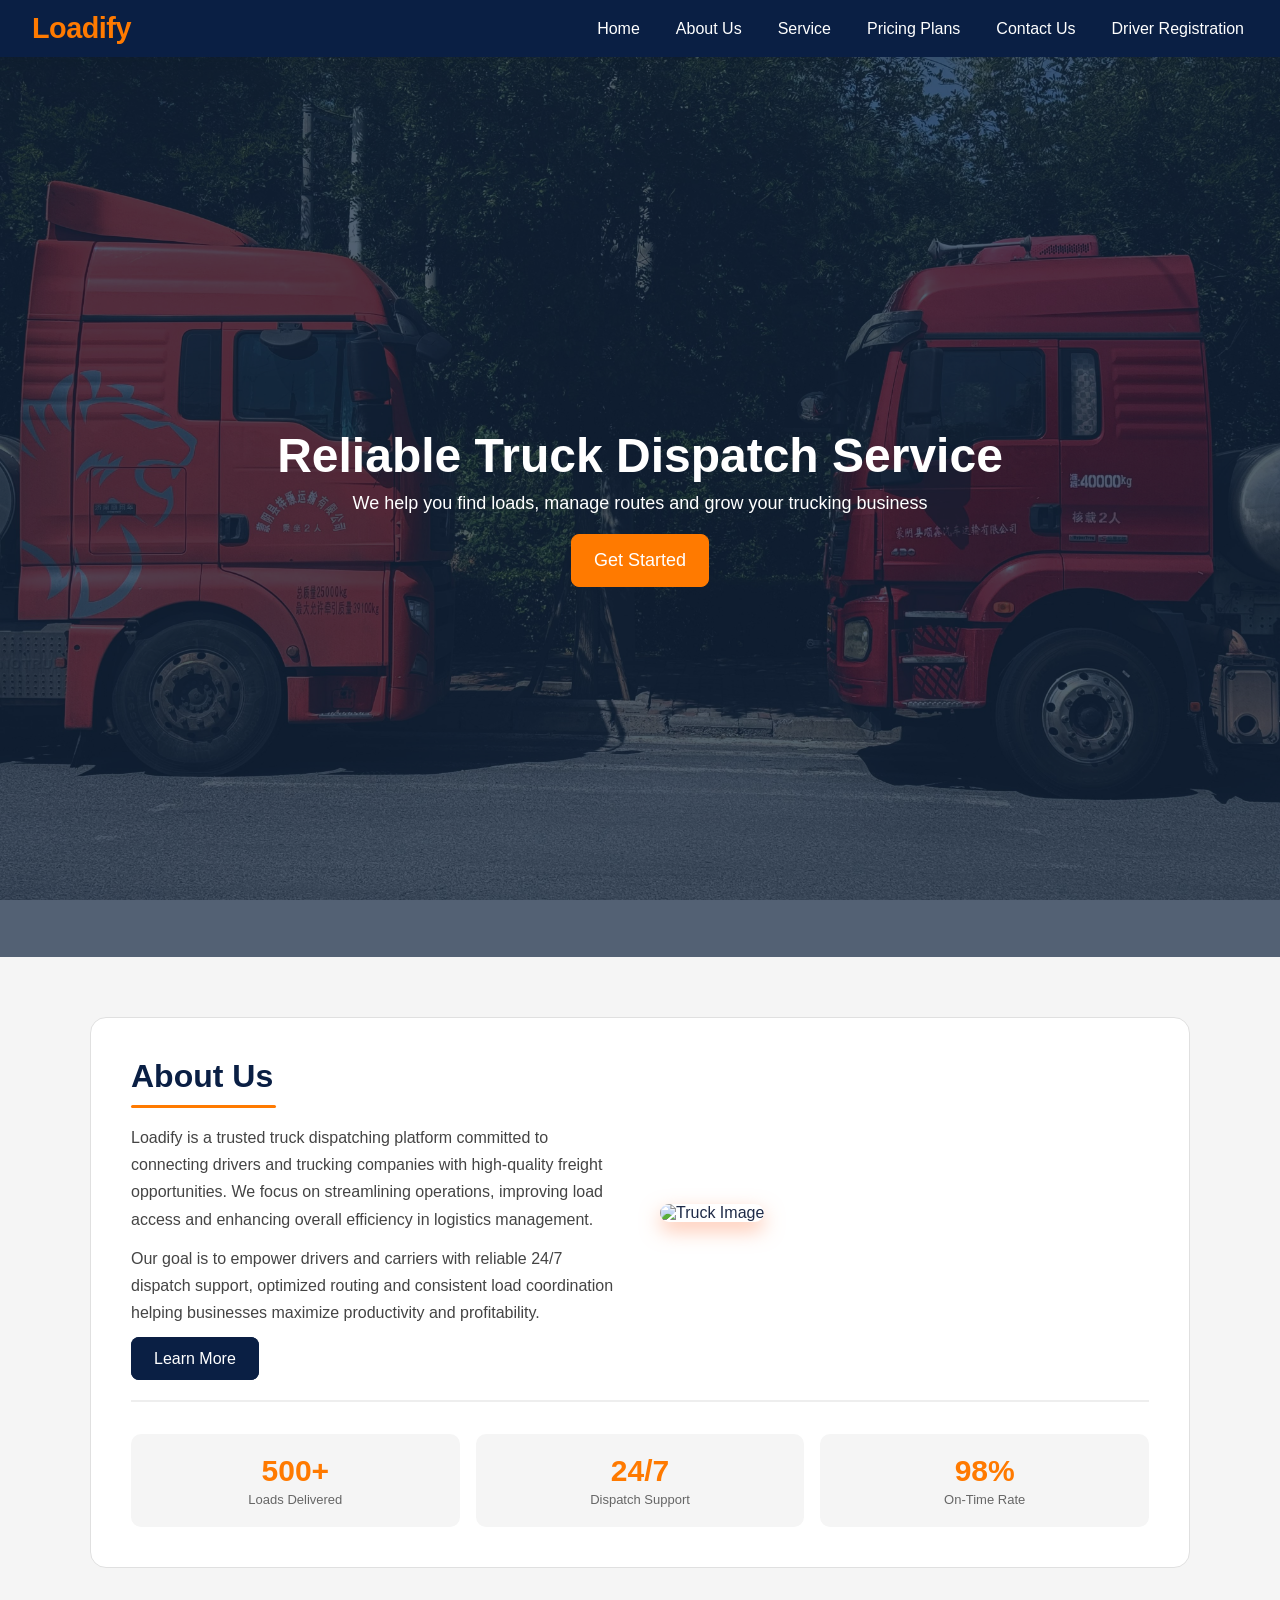
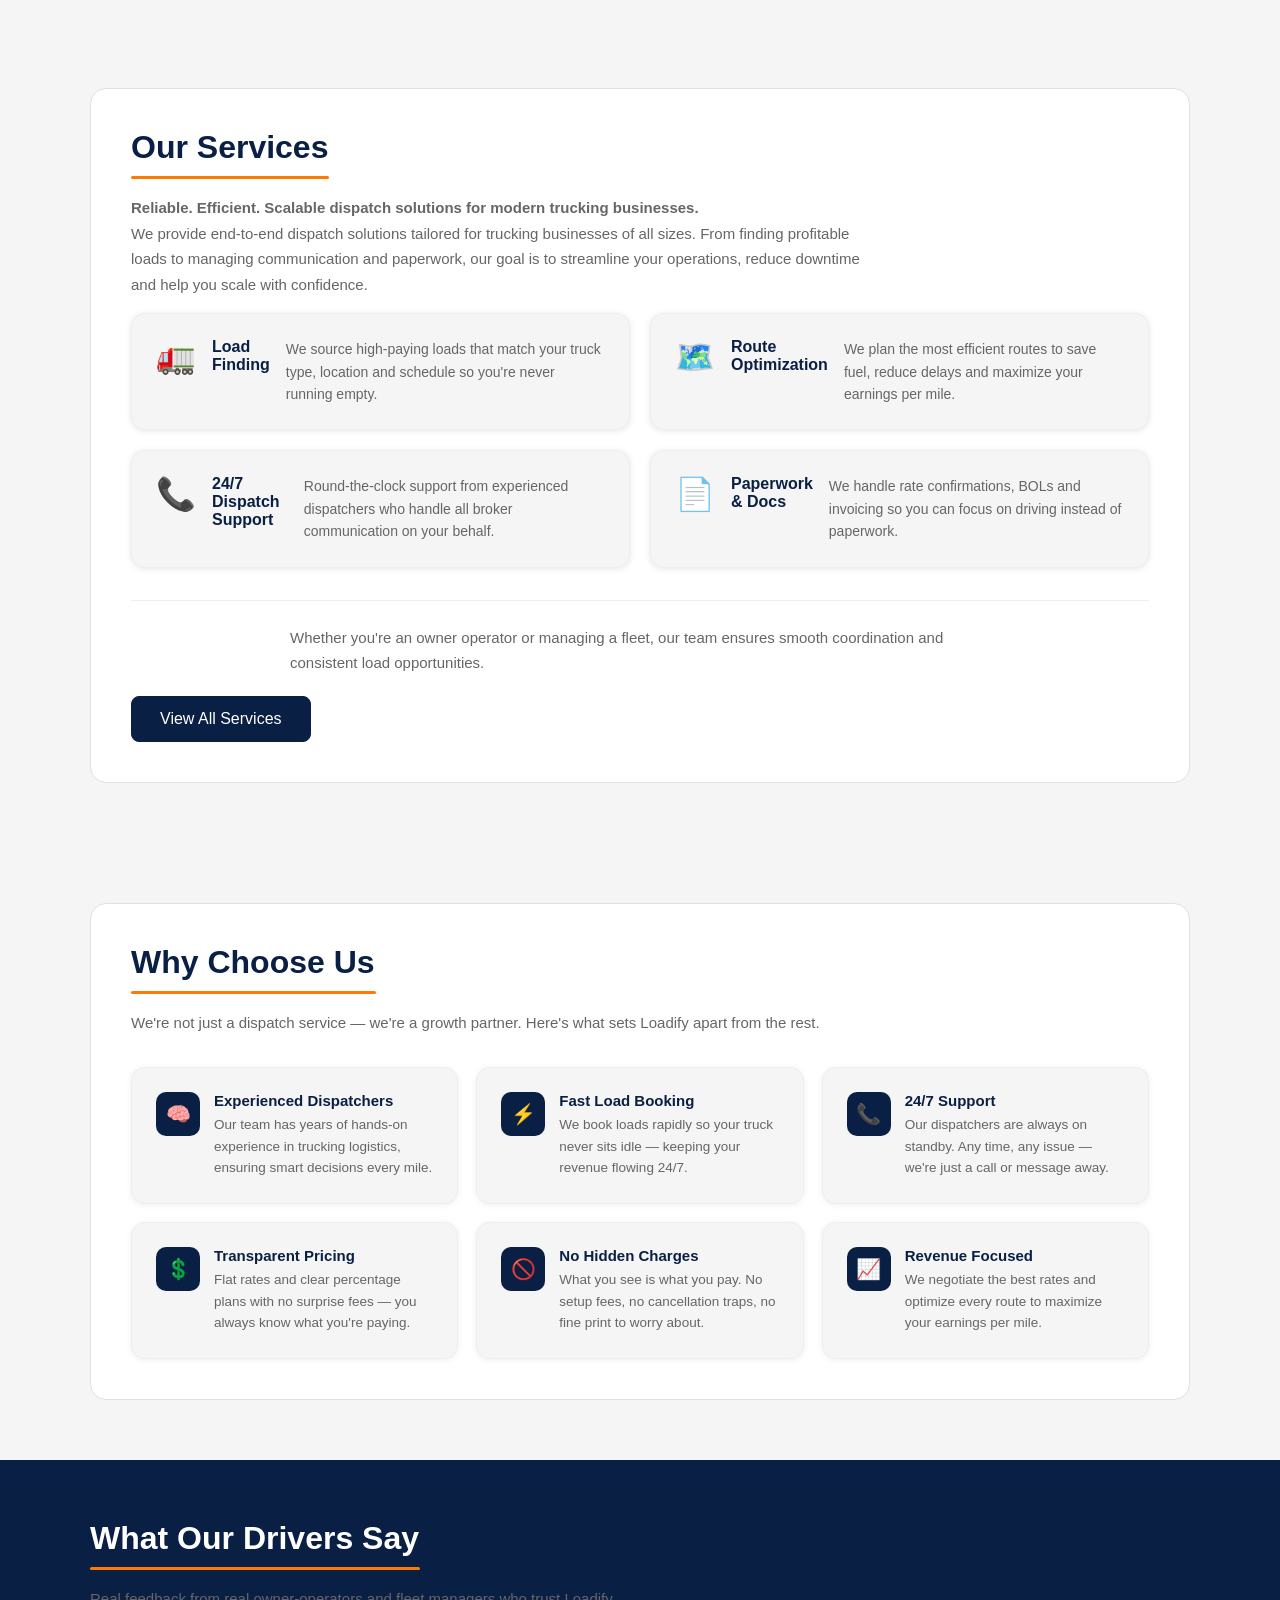
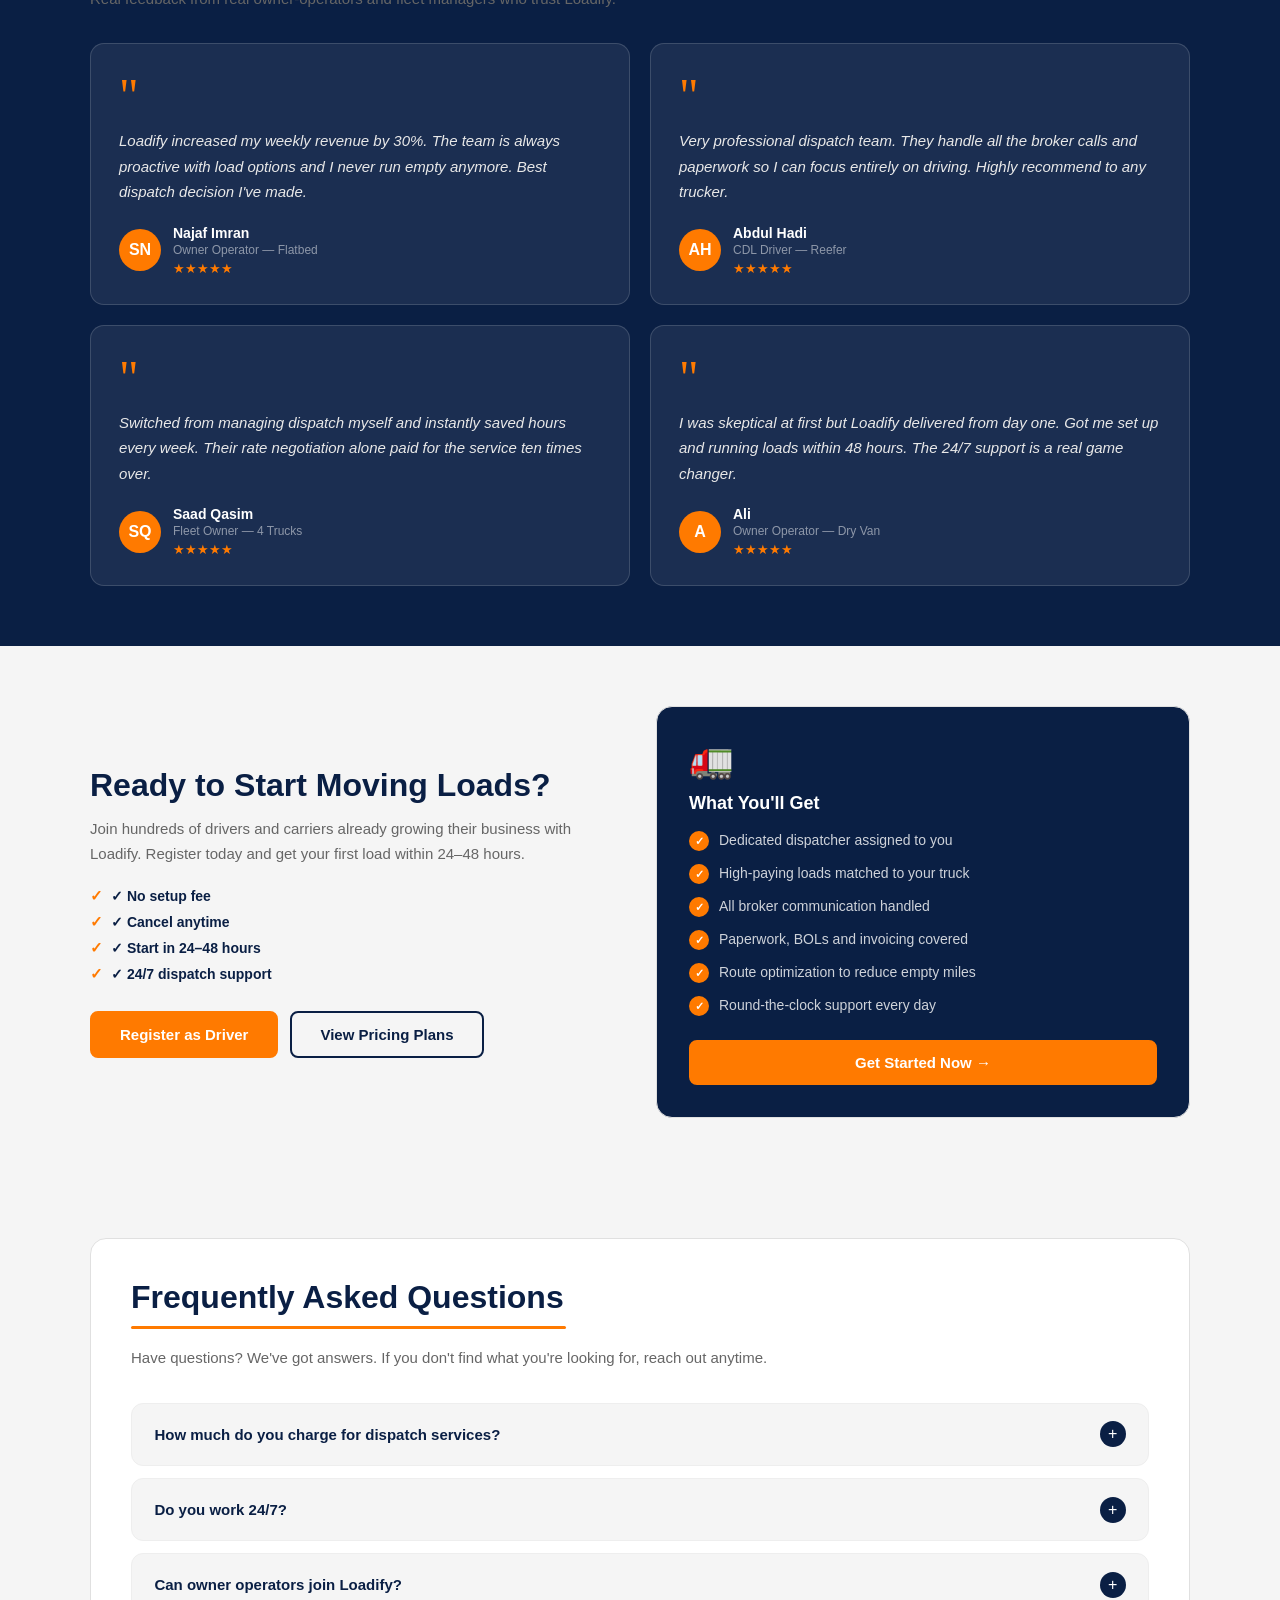
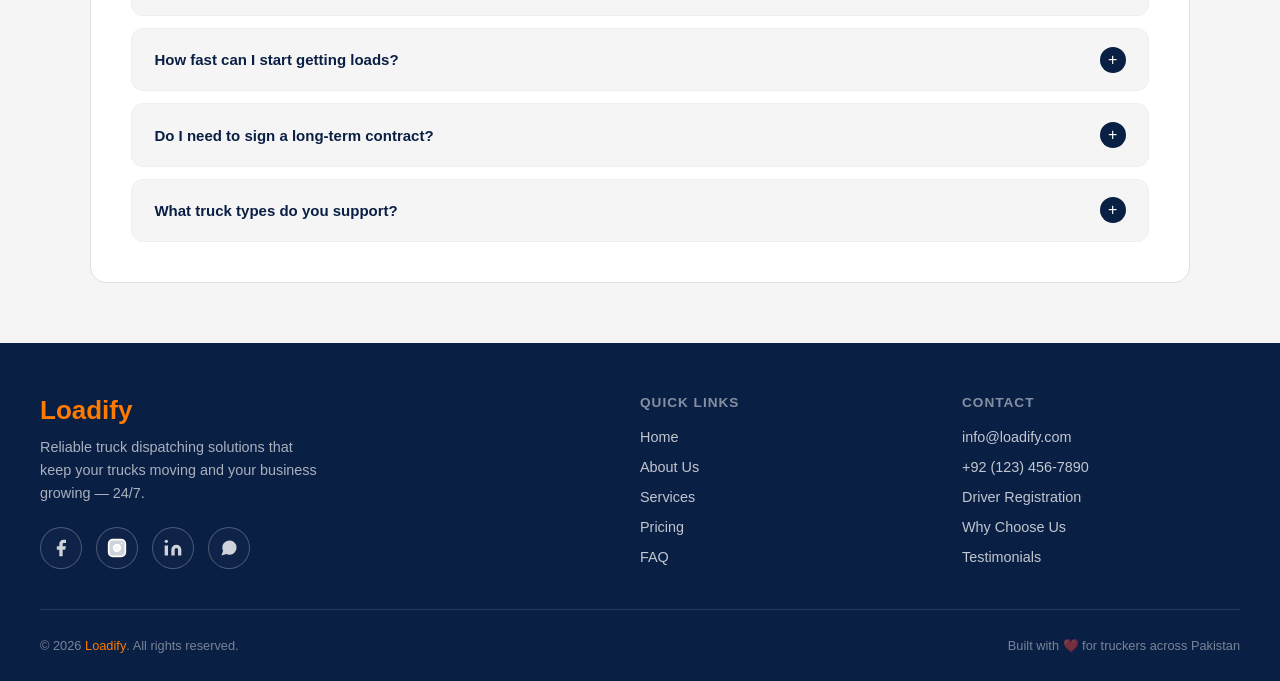
==== commit e1aa35ca: "Major Changes" ====
--- a/index.html
+++ b/index.html
@@ -26,10 +26,10 @@
             <ul>
                 <li><a href="#home">Home</a></li>
                 <li><a href="#about">About Us</a></li>
-                <li><a href="services.html">Service</a></li>
-                <li><a href="pricing.html">Pricing Plans</a></li>
-                <li><a href="#contact">Contact Us</a></li>
-                <li><a href="driver.html">Driver Regestration</a></li>
+                <li><a href="services.html" target="_blank">Service</a></li>
+                <li><a href="pricing.html" target="_blank">Pricing Plans</a></li>
+                <li><a href="contact.html">Contact Us</a></li>
+                <li><a href="driver.html" target="_blank">Driver Registration</a></li>
             </ul>
         </div>
     </header>
@@ -301,8 +301,8 @@
                 </ul>
 
                 <div class="getstarted-buttons">
-                    <a href="driver.html" class="gs-btn-primary">Register as Driver</a>
-                    <a href="pricing.html" class="gs-btn-secondary">View Pricing Plans</a>
+                    <a href="driver.html" target="_blank" class="gs-btn-primary">Register as Driver</a>
+                    <a href="pricing.html" target="_blank" class="gs-btn-secondary">View Pricing Plans</a>
                 </div>
             </div>
 
@@ -335,7 +335,7 @@
                         <span>Round-the-clock support every day</span>
                     </li>
                 </ul>
-                <a href="driver.html" class="gs-btn-card">Get Started Now →</a>
+                <a href="driver.html" target="_blank" class="gs-btn-card">Get Started Now →</a>
             </div>
         </div>
     </section>
@@ -484,8 +484,8 @@
                     <ul>
                         <li><a href="#home">Home</a></li>
                         <li><a href="#about">About Us</a></li>
-                        <li><a href="services.html">Services</a></li>
-                        <li><a href="pricing.html">Pricing</a></li>
+                        <li><a href="services.html" target="_blank">Services</a></li>
+                        <li><a href="pricing.html" target="_blank">Pricing</a></li>
                         <li><a href="#faq">FAQ</a></li>
                     </ul>
                 </div>
@@ -495,7 +495,7 @@
                     <ul>
                         <li><a href="mailto:info@loadify.com">info@loadify.com</a></li>
                         <li><a href="tel:+921234567890">+92 (123) 456-7890</a></li>
-                        <li><a href="driver.html">Driver Registration</a></li>
+                        <li><a href="driver.html" target="_blank">Driver Registration</a></li>
                         <li><a href="#why-us">Why Choose Us</a></li>
                         <li><a href="#testimonials">Testimonials</a></li>
                     </ul>
--- a/style/nav.css
+++ b/style/nav.css
@@ -1,46 +1,109 @@
+/* ===== NAVIGATION STYLES - Shared across all pages ===== */
+
 * {
+  margin: 0;
+  padding: 0;
   box-sizing: border-box;
 }
+
 html {
-    scroll-behavior: smooth;
+  scroll-behavior: smooth;
 }
 
 body {
-  margin: 0;
-  font-family: Arial, sans-serif;
+  font-family: 'Segoe UI', Roboto, 'Helvetica Neue', Arial, sans-serif;
+  background-color: #ffffff;
+  color: #1e2a47;
 }
 
-h2 {
-  color: #ff7a00;
-  padding-left: 8px;
-}
-
-/* ! Header */
+/* Header / Navbar Container */
 .heading {
   background-color: #0a1f44;
-  color: #ffffff;
+  color: white;
   display: flex;
   justify-content: space-between;
   align-items: center;
+  flex-wrap: wrap;
+  padding: 0 32px;
+  position: sticky;
+  top: 0;
+  z-index: 100;
+  box-shadow: 0 4px 12px rgba(0, 0, 0, 0.05);
 }
 
-/* ! Navbar */
+.heading h2 {
+  color: #ff7a00;
+  font-size: 1.8rem;
+  padding: 12px 0;
+  margin: 0;
+  letter-spacing: -0.5px;
+}
+
+/* Navigation Menu */
 .navbar ul {
   list-style: none;
   display: flex;
-  gap: 20px;
+  gap: 28px;
   margin: 0;
-  padding: 8px;
+  padding: 0;
+  align-items: center;
 }
 
 .navbar a {
   text-decoration: none;
   color: white;
+  font-weight: 500;
+  padding: 8px 4px;
+  font-size: 1rem;
+  border-radius: 30px;
+  transition: all 0.25s ease;
 }
 
 .navbar a:hover {
   background-color: #ff7a00;
-  padding: 10px;
-  border-radius: 6px;
-  transition: 0.3s ease;
+  padding: 8px 16px;
 }
+
+/* Active page indicator */
+.navbar a.active {
+  background-color: #ff7a00;
+  padding: 8px 16px;
+}
+
+/* Responsive Navigation */
+@media (max-width: 800px) {
+  .heading {
+    flex-direction: column;
+    padding: 12px 20px;
+  }
+  
+  .navbar ul {
+    gap: 18px;
+    flex-wrap: wrap;
+    justify-content: center;
+    margin-top: 6px;
+  }
+  
+  .navbar a {
+    font-size: 0.9rem;
+  }
+  
+  .navbar a:hover,
+  .navbar a.active {
+    padding: 6px 14px;
+  }
+}
+
+@media (max-width: 480px) {
+  .heading h2 {
+    font-size: 1.5rem;
+  }
+  
+  .navbar ul {
+    gap: 12px;
+  }
+  
+  .navbar a {
+    font-size: 0.8rem;
+  }
+}
--- a/style/services.css
+++ b/style/services.css
@@ -162,4 +162,4 @@
     width: 110px;
     margin: 0 auto 16px;
   }
-}+}
--- a/style/footer.css
+++ b/style/footer.css
@@ -1,130 +1,149 @@
-/* ! Footer */
+/* ===== FOOTER STYLES - Shared across all pages ===== */
+
 footer {
-    background-color: #0a1f44;
-    color: #ffffff;
-    padding: 48px 20px 24px;
+  background-color: #0a1f44;
+  color: #ffffff;
+  padding: 52px 24px 28px;
+  margin-top: 0;
 }
 
 .footer-inner {
-    max-width: 1100px;
-    margin: auto;
+  max-width: 1200px;
+  margin: 0 auto;
 }
 
+/* Footer Top Grid */
 .footer-top {
-    display: grid;
-    grid-template-columns: 2fr 1fr 1fr;
-    gap: 40px;
-    padding-bottom: 32px;
-    border-bottom: 1px solid rgba(255, 255, 255, 0.12);
-    margin-bottom: 24px;
+  display: grid;
+  grid-template-columns: 2fr 1fr 1fr;
+  gap: 44px;
+  padding-bottom: 40px;
+  border-bottom: 1px solid rgba(255, 255, 255, 0.12);
+  margin-bottom: 28px;
 }
 
-/* Scoped to footer so it won't conflict with nav h2 or section h2 */
+/* Brand Section */
 .footer-brand h2 {
-    font-size: 24px;
-    color: #ff7a00;
-    margin: 0 0 10px;
-    padding: 0;
+  font-size: 26px;
+  color: #ff7a00;
+  margin: 0 0 10px;
+  padding: 0;
 }
 
 .footer-brand p {
-    color: rgba(255, 255, 255, 0.6);
-    font-size: 14px;
-    line-height: 1.7;
-    max-width: 280px;
-    margin: 0;
+  color: rgba(255, 255, 255, 0.65);
+  font-size: 0.9rem;
+  line-height: 1.6;
+  max-width: 280px;
 }
 
+/* Footer Columns */
 .footer-col h4 {
-    font-size: 13px;
-    text-transform: uppercase;
-    letter-spacing: 0.8px;
-    color: rgba(255, 255, 255, 0.5);
-    margin: 0 0 14px;
+  font-size: 0.85rem;
+  text-transform: uppercase;
+  letter-spacing: 1px;
+  color: rgba(255, 255, 255, 0.5);
+  margin: 0 0 18px;
+  font-weight: 600;
 }
 
 .footer-col ul {
-    list-style: none;
-    padding: 0;
-    margin: 0;
-    display: flex;
-    flex-direction: column;
-    gap: 9px;
+  list-style: none;
+  padding: 0;
+  margin: 0;
+  display: flex;
+  flex-direction: column;
+  gap: 12px;
 }
 
 .footer-col ul li a {
-    color: rgba(255, 255, 255, 0.75);
-    text-decoration: none;
-    font-size: 14px;
-    transition: color 0.2s ease;
+  color: rgba(255, 255, 255, 0.75);
+  text-decoration: none;
+  font-size: 0.9rem;
+  transition: color 0.2s ease;
 }
 
 .footer-col ul li a:hover {
-    color: #ff7a00;
+  color: #ff7a00;
 }
 
 /* Social Icons */
 .social-row {
-    display: flex;
-    gap: 10px;
-    margin-top: 20px;
+  display: flex;
+  gap: 14px;
+  margin-top: 22px;
 }
 
 .social-icon {
-    width: 40px;
-    height: 40px;
-    border-radius: 10px;
-    border: 1px solid rgba(255, 255, 255, 0.2);
-    display: flex;
-    align-items: center;
-    justify-content: center;
-    text-decoration: none;
-    transition: background 0.25s ease, border-color 0.25s ease, transform 0.25s ease;
+  width: 42px;
+  height: 42px;
+  border-radius: 40px;
+  border: 1px solid rgba(255, 255, 255, 0.25);
+  display: inline-flex;
+  align-items: center;
+  justify-content: center;
+  transition: all 0.25s ease;
+  background: rgba(255, 255, 255, 0.02);
+  text-decoration: none;
+}
+
+.social-icon svg {
+  width: 20px;
+  height: 20px;
+  fill: rgba(255, 255, 255, 0.8);
+  transition: fill 0.2s;
 }
 
 .social-icon:hover {
-    background: #ff7a00;
-    border-color: #ff7a00;
-    transform: translateY(-3px);
+  background: #ff7a00;
+  border-color: #ff7a00;
+  transform: translateY(-3px);
 }
 
+.social-icon:hover svg {
+  fill: white;
+}
+
+/* Footer Bottom */
 .footer-bottom {
-    display: flex;
-    justify-content: space-between;
-    align-items: center;
-    flex-wrap: wrap;
-    gap: 10px;
+  display: flex;
+  justify-content: space-between;
+  align-items: center;
+  flex-wrap: wrap;
+  gap: 16px;
 }
 
 .footer-bottom p {
-    font-size: 13px;
-    color: rgba(255, 255, 255, 0.4);
-    margin: 0;
+  font-size: 0.8rem;
+  color: rgba(255, 255, 255, 0.45);
+  margin: 0;
 }
 
 .footer-bottom span {
-    color: #ff7a00;
+  color: #ff7a00;
+  font-weight: 500;
 }
 
-/* ? ================= RESPONSIVE DESIGN ================= */
+/* Responsive Footer */
 @media (max-width: 900px) {
-    .footer-top {
-        grid-template-columns: 1fr 1fr;
-    }
-
-    .footer-brand {
-        grid-column: 1 / -1;
-    }
+  .footer-top {
+    grid-template-columns: 1fr 1fr;
+    gap: 32px;
+  }
+  
+  .footer-brand {
+    grid-column: 1 / -1;
+  }
 }
 
 @media (max-width: 600px) {
-    .footer-top {
-        grid-template-columns: 1fr;
-        gap: 24px;
-    }
-
-    .footer-bottom {
-        flex-direction: column;
-        text-align: center;
-    }
-}
+  .footer-top {
+    grid-template-columns: 1fr;
+    gap: 32px;
+  }
+  
+  .footer-bottom {
+    flex-direction: column;
+    text-align: center;
+  }
+}
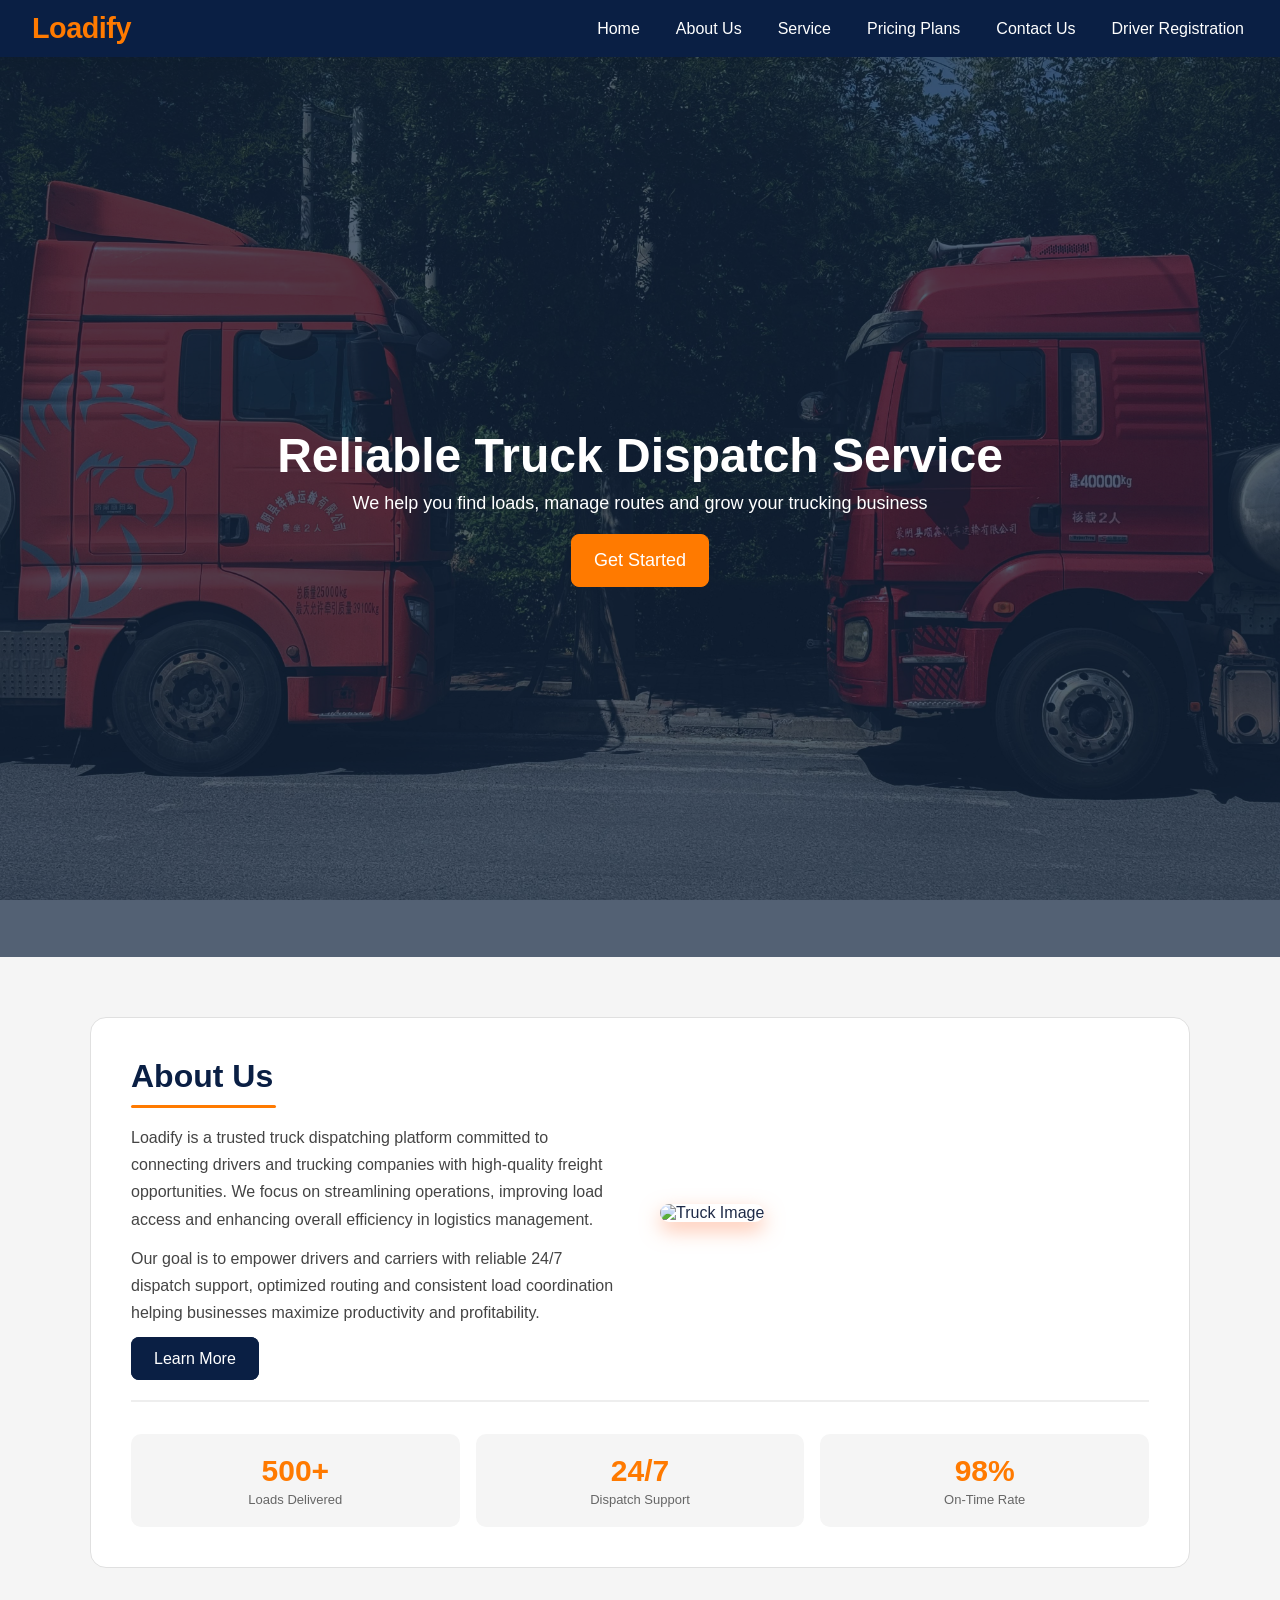
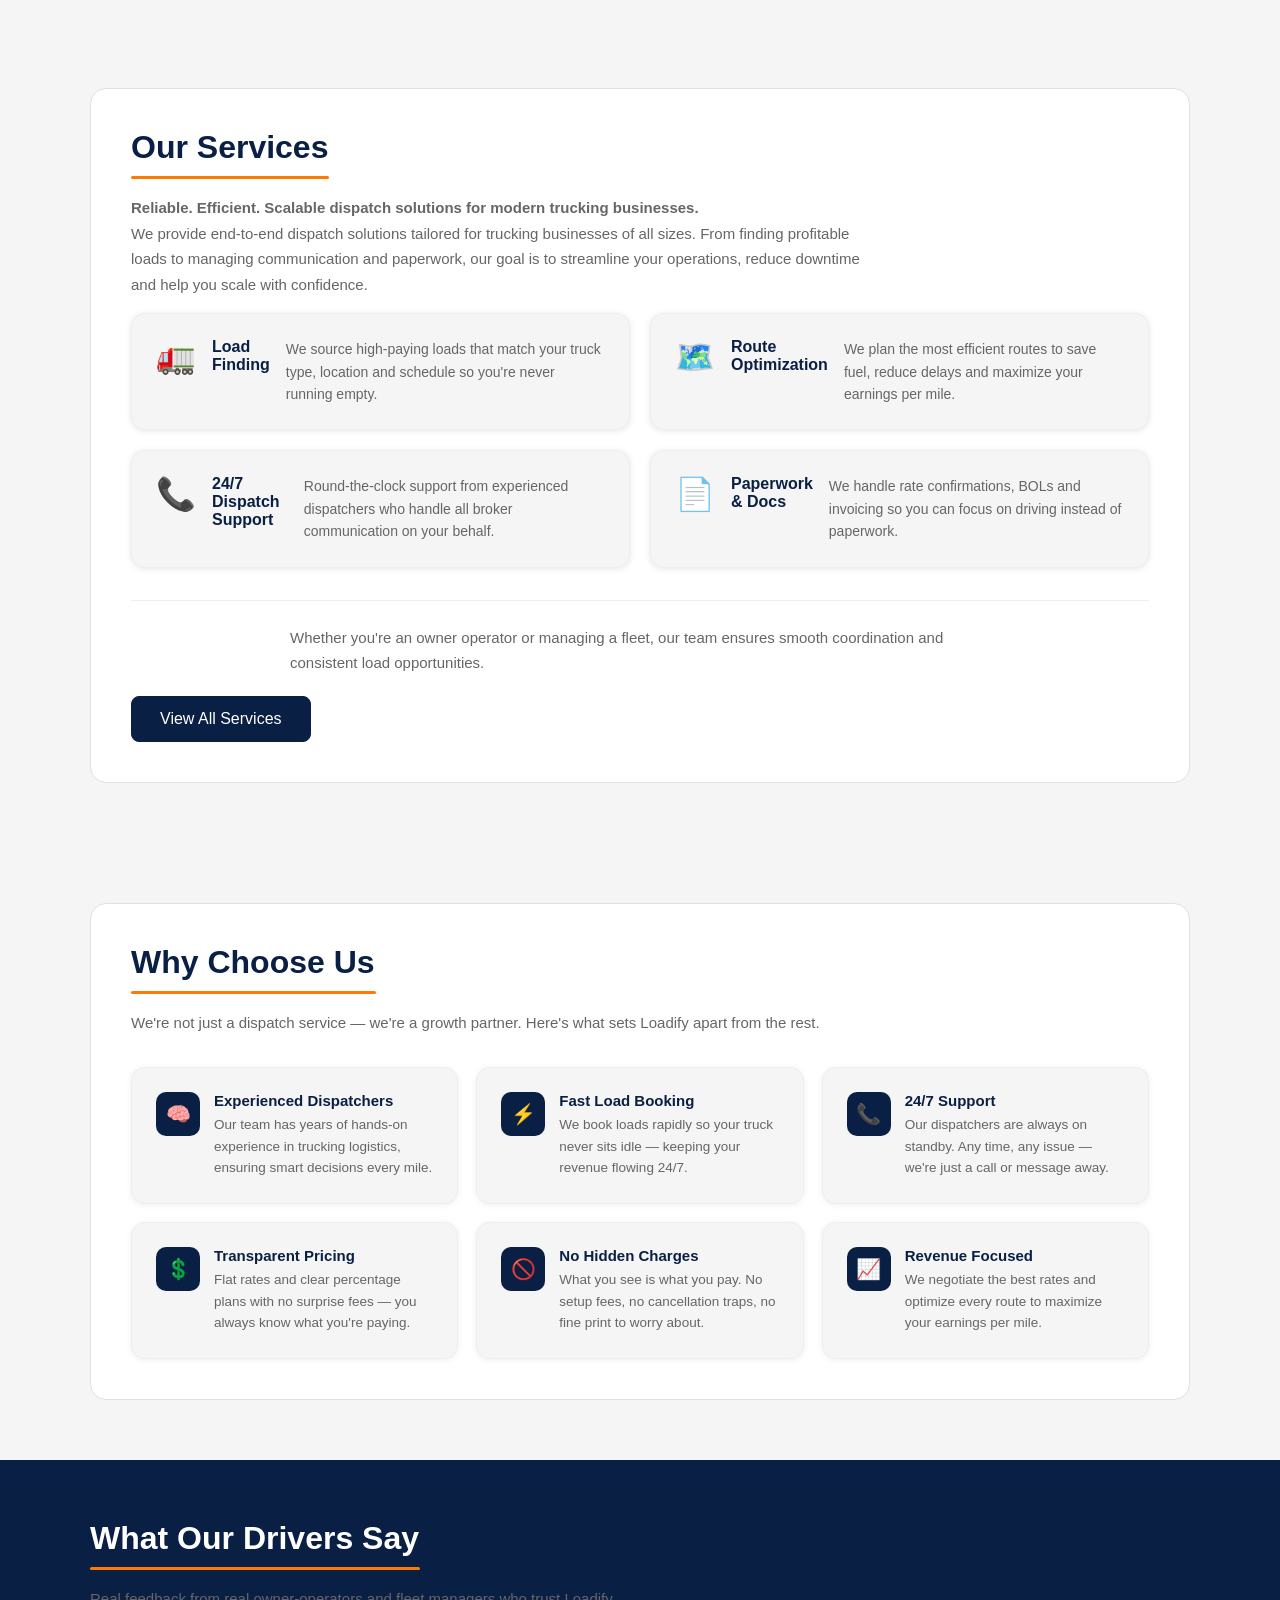
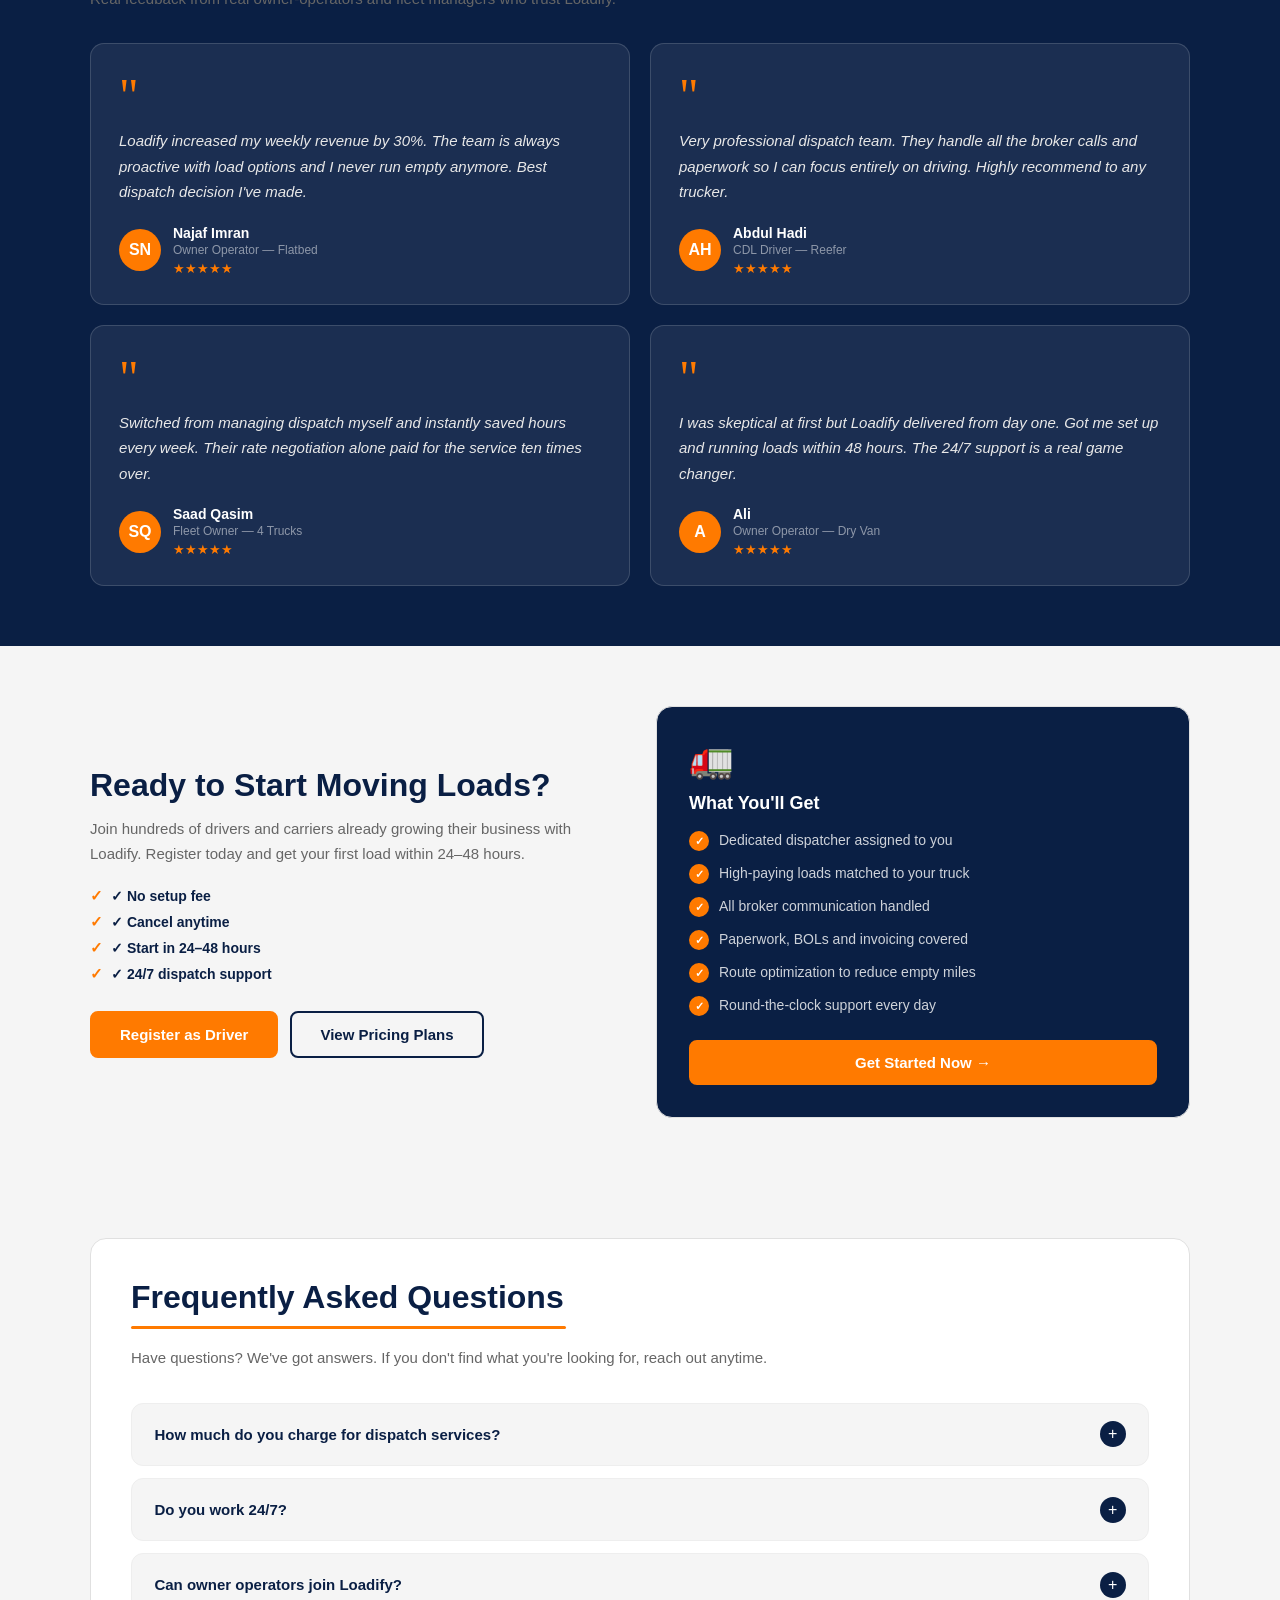
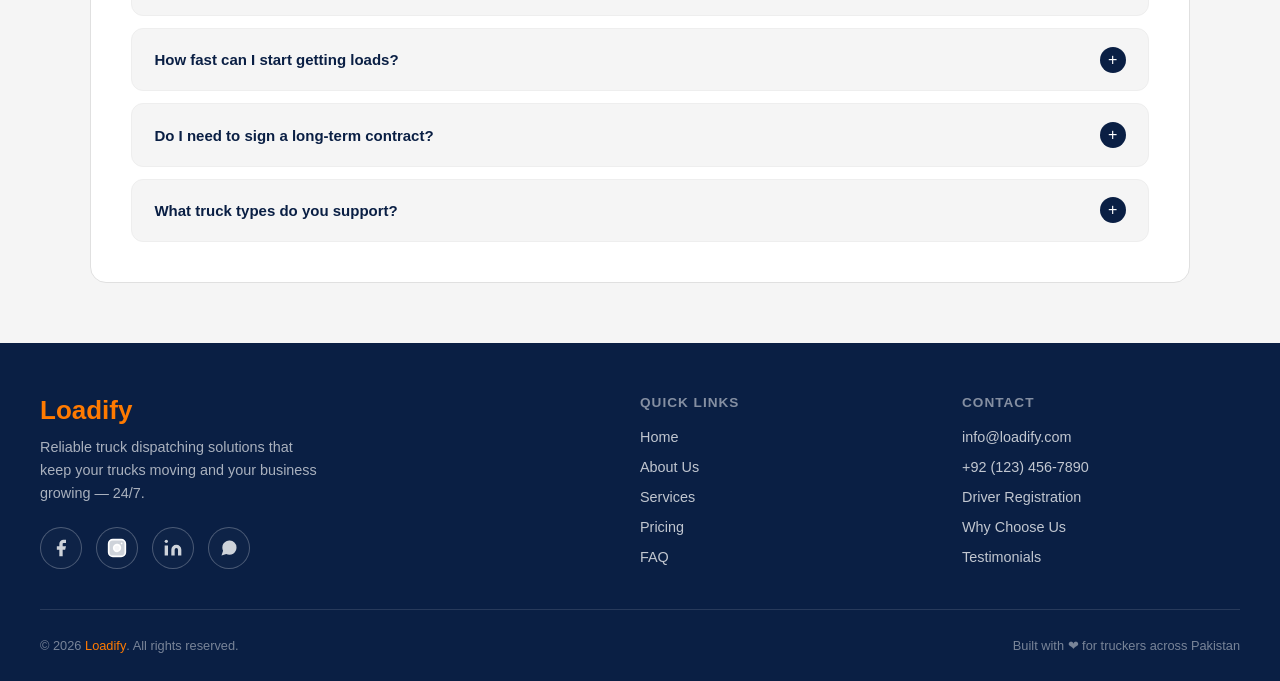
==== commit 9e98e653: "Changes" ====
--- a/index.html
+++ b/index.html
@@ -26,10 +26,10 @@
             <ul>
                 <li><a href="#home">Home</a></li>
                 <li><a href="#about">About Us</a></li>
-                <li><a href="services.html" target="_blank">Service</a></li>
-                <li><a href="pricing.html" target="_blank">Pricing Plans</a></li>
+                <li><a href="services.html">Service</a></li>
+                <li><a href="pricing.html">Pricing Plans</a></li>
                 <li><a href="contact.html">Contact Us</a></li>
-                <li><a href="driver.html" target="_blank">Driver Registration</a></li>
+                <li><a href="driver.html">Driver Registration</a></li>
             </ul>
         </div>
     </header>
@@ -484,8 +484,8 @@
                     <ul>
                         <li><a href="#home">Home</a></li>
                         <li><a href="#about">About Us</a></li>
-                        <li><a href="services.html" target="_blank">Services</a></li>
-                        <li><a href="pricing.html" target="_blank">Pricing</a></li>
+                        <li><a href="services.html">Services</a></li>
+                        <li><a href="pricing.html">Pricing</a></li>
                         <li><a href="#faq">FAQ</a></li>
                     </ul>
                 </div>
@@ -505,7 +505,7 @@
 
             <div class="footer-bottom">
                 <p>© 2026 <span>Loadify</span>. All rights reserved.</p>
-                <p>Built with ❤️ for truckers across Pakistan</p>
+                <p>Built with &#10084; for truckers across Pakistan</p>
             </div>
 
         </div>
--- a/style/nav.css
+++ b/style/nav.css
@@ -70,7 +70,7 @@
   padding: 8px 16px;
 }
 
-/* Responsive Navigation */
+/* ? ================= RESPONSIVE DESIGN ================= */
 @media (max-width: 800px) {
   .heading {
     flex-direction: column;
--- a/style/parallax.css
+++ b/style/parallax.css
@@ -22,7 +22,7 @@
   z-index: 1;
 }
 
-/* Content */
+/* ! Content */
 .parallax-content {
   text-align: center;
   color: white;
@@ -40,7 +40,7 @@
   margin-bottom: 20px;
 }
 
-/* Button */
+/* ! Button */
 .parallax .btn {
   display: inline-block;
   color: white;
--- a/style/about.css
+++ b/style/about.css
@@ -38,7 +38,7 @@
   font-size: 16px;
 }
 
-/* Hidden text in about us*/
+/* ! Hidden text in about us*/
 .extra-text-about {
   max-height: 0;
   overflow: hidden;
--- a/style/services.css
+++ b/style/services.css
@@ -52,7 +52,6 @@
   max-width: 750px;
 }
 
-/* Grid — 2x2 */
 .services-grid {
   display: grid;
   grid-template-columns: repeat(2, 1fr);
@@ -100,7 +99,6 @@
   margin: 0;
 }
 
-/* Footer */
 .services-preview-footer {
   text-align: left;
   border-top: 1px solid #eeeeee;
@@ -140,7 +138,7 @@
   }
 
   .services-preview-header {
-    text-align: center; /* ✅ center all header content */
+    text-align: center; 
   }
 
   .services-preview-header h2 {
@@ -149,7 +147,7 @@
 
   .services-accent-bar {
     width: 150px;
-    margin: 0 auto 16px; /* centers the bar */
+    margin: 0 auto 16px; 
   }
 }
 
--- a/style/content.css
+++ b/style/content.css
@@ -97,12 +97,12 @@
   }
 
   .section-header {
-    text-align: center;        /* center h2 and p to match the bar */
+    text-align: center; /* center h2 and p to match the bar */
   }
 
   .section-header p {
-    max-width: 100%;           /* stop it being cut off */
-    margin: 0 auto;            /* center the paragraph block */
+    max-width: 100%; /* stop it being cut off */
+    margin: 0 auto; /* center the paragraph block */
   }
 
   .section-header h2 {
@@ -111,7 +111,7 @@
 
   .why-accent-bar {
     width: 180px;
-    margin: 0 auto 16px;       /* center the bar */
+    margin: 0 auto 16px; /* center the bar */
   }
 }
 
--- a/style/testmonials.css
+++ b/style/testmonials.css
@@ -9,7 +9,6 @@
     margin: auto;
 }
 
-/* Scoped heading — won't conflict with other section-headers */
 .testimonials-inner .testi-heading {
     color: #ffffff;
     font-size: 32px;
--- a/style/getStart.css
+++ b/style/getStart.css
@@ -45,7 +45,6 @@
     gap: 8px;
 }
 
-/* Fixed checkmark — using before instead of first-letter */
 .getstarted-perks li::before {
     content: "✓";
     color: #ff7a00;
--- a/style/footer.css
+++ b/style/footer.css
@@ -1,5 +1,3 @@
-/* ===== FOOTER STYLES - Shared across all pages ===== */
-
 footer {
   background-color: #0a1f44;
   color: #ffffff;
@@ -12,7 +10,6 @@
   margin: 0 auto;
 }
 
-/* Footer Top Grid */
 .footer-top {
   display: grid;
   grid-template-columns: 2fr 1fr 1fr;
@@ -22,7 +19,6 @@
   margin-bottom: 28px;
 }
 
-/* Brand Section */
 .footer-brand h2 {
   font-size: 26px;
   color: #ff7a00;
@@ -37,7 +33,6 @@
   max-width: 280px;
 }
 
-/* Footer Columns */
 .footer-col h4 {
   font-size: 0.85rem;
   text-transform: uppercase;
@@ -67,7 +62,6 @@
   color: #ff7a00;
 }
 
-/* Social Icons */
 .social-row {
   display: flex;
   gap: 14px;
@@ -104,7 +98,6 @@
   fill: white;
 }
 
-/* Footer Bottom */
 .footer-bottom {
   display: flex;
   justify-content: space-between;
@@ -124,7 +117,7 @@
   font-weight: 500;
 }
 
-/* Responsive Footer */
+/* ? ================= RESPONSIVE DESIGN ================= */
 @media (max-width: 900px) {
   .footer-top {
     grid-template-columns: 1fr 1fr;
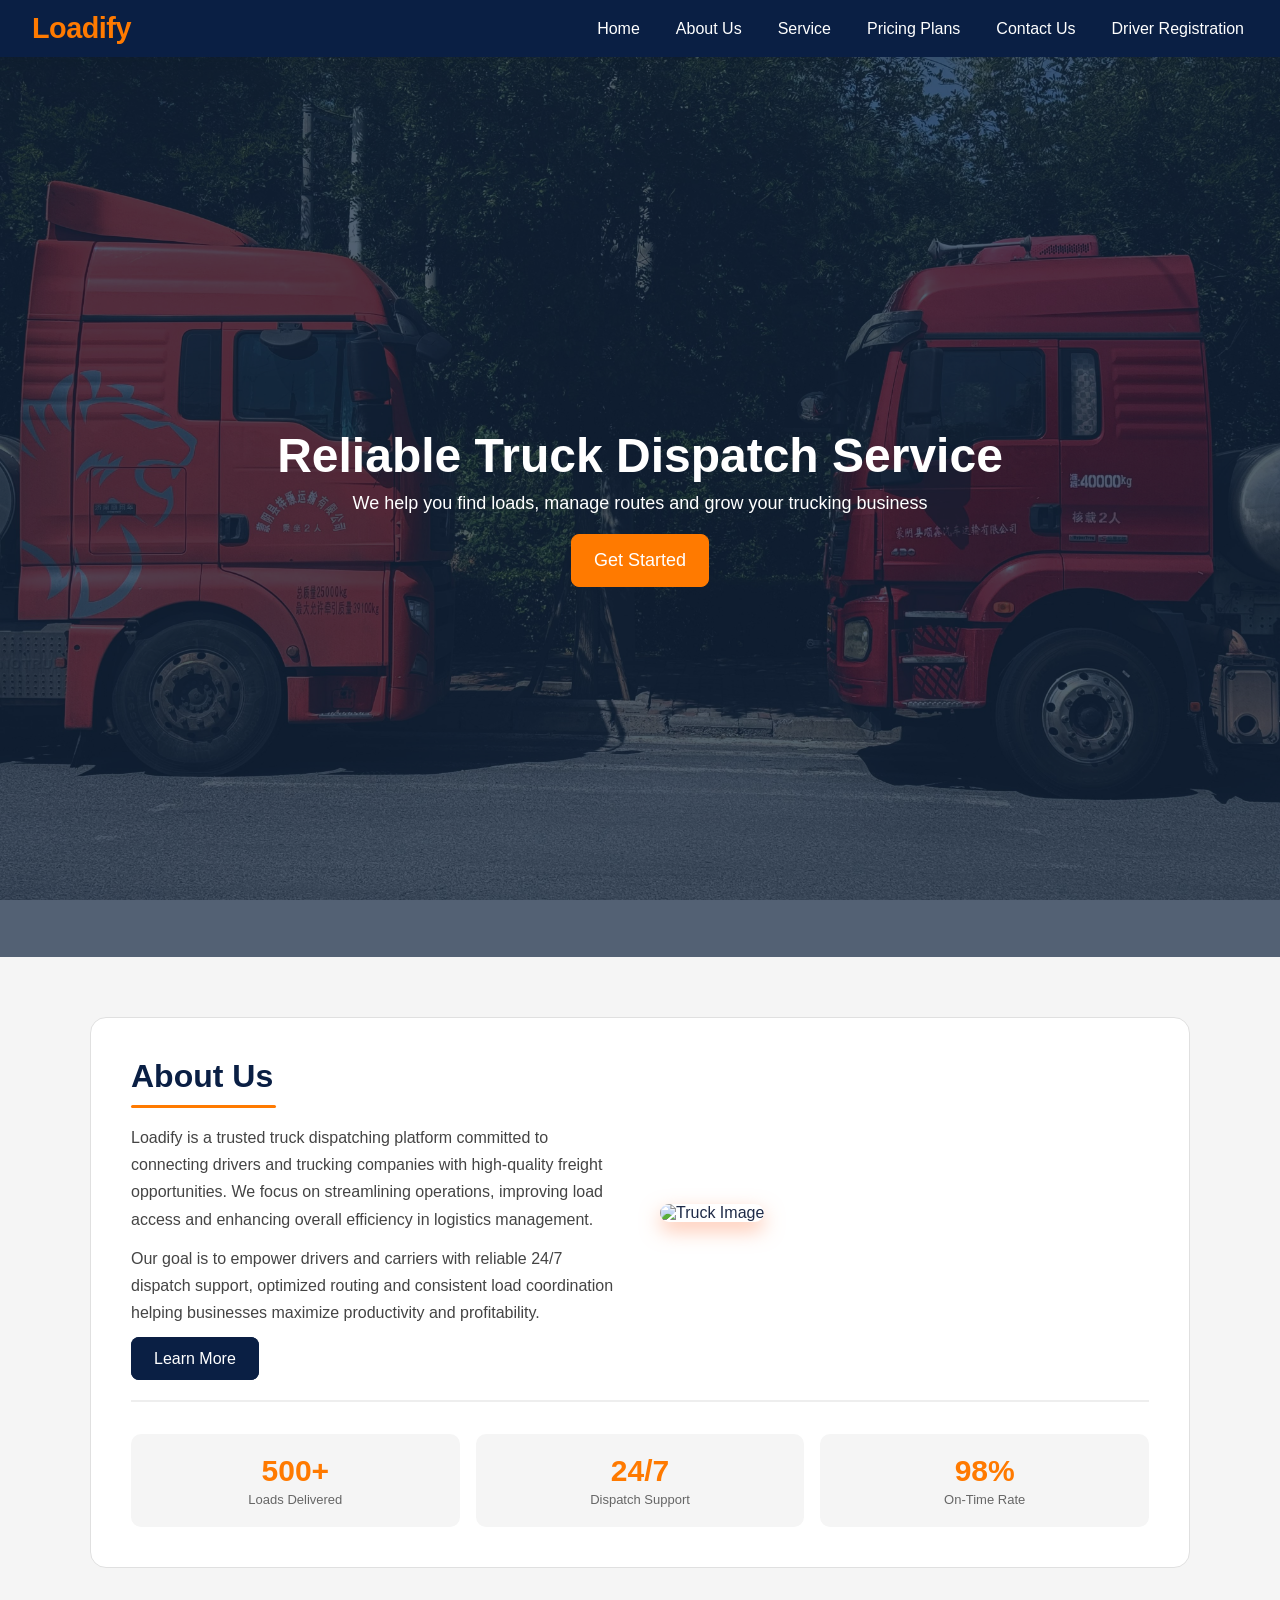
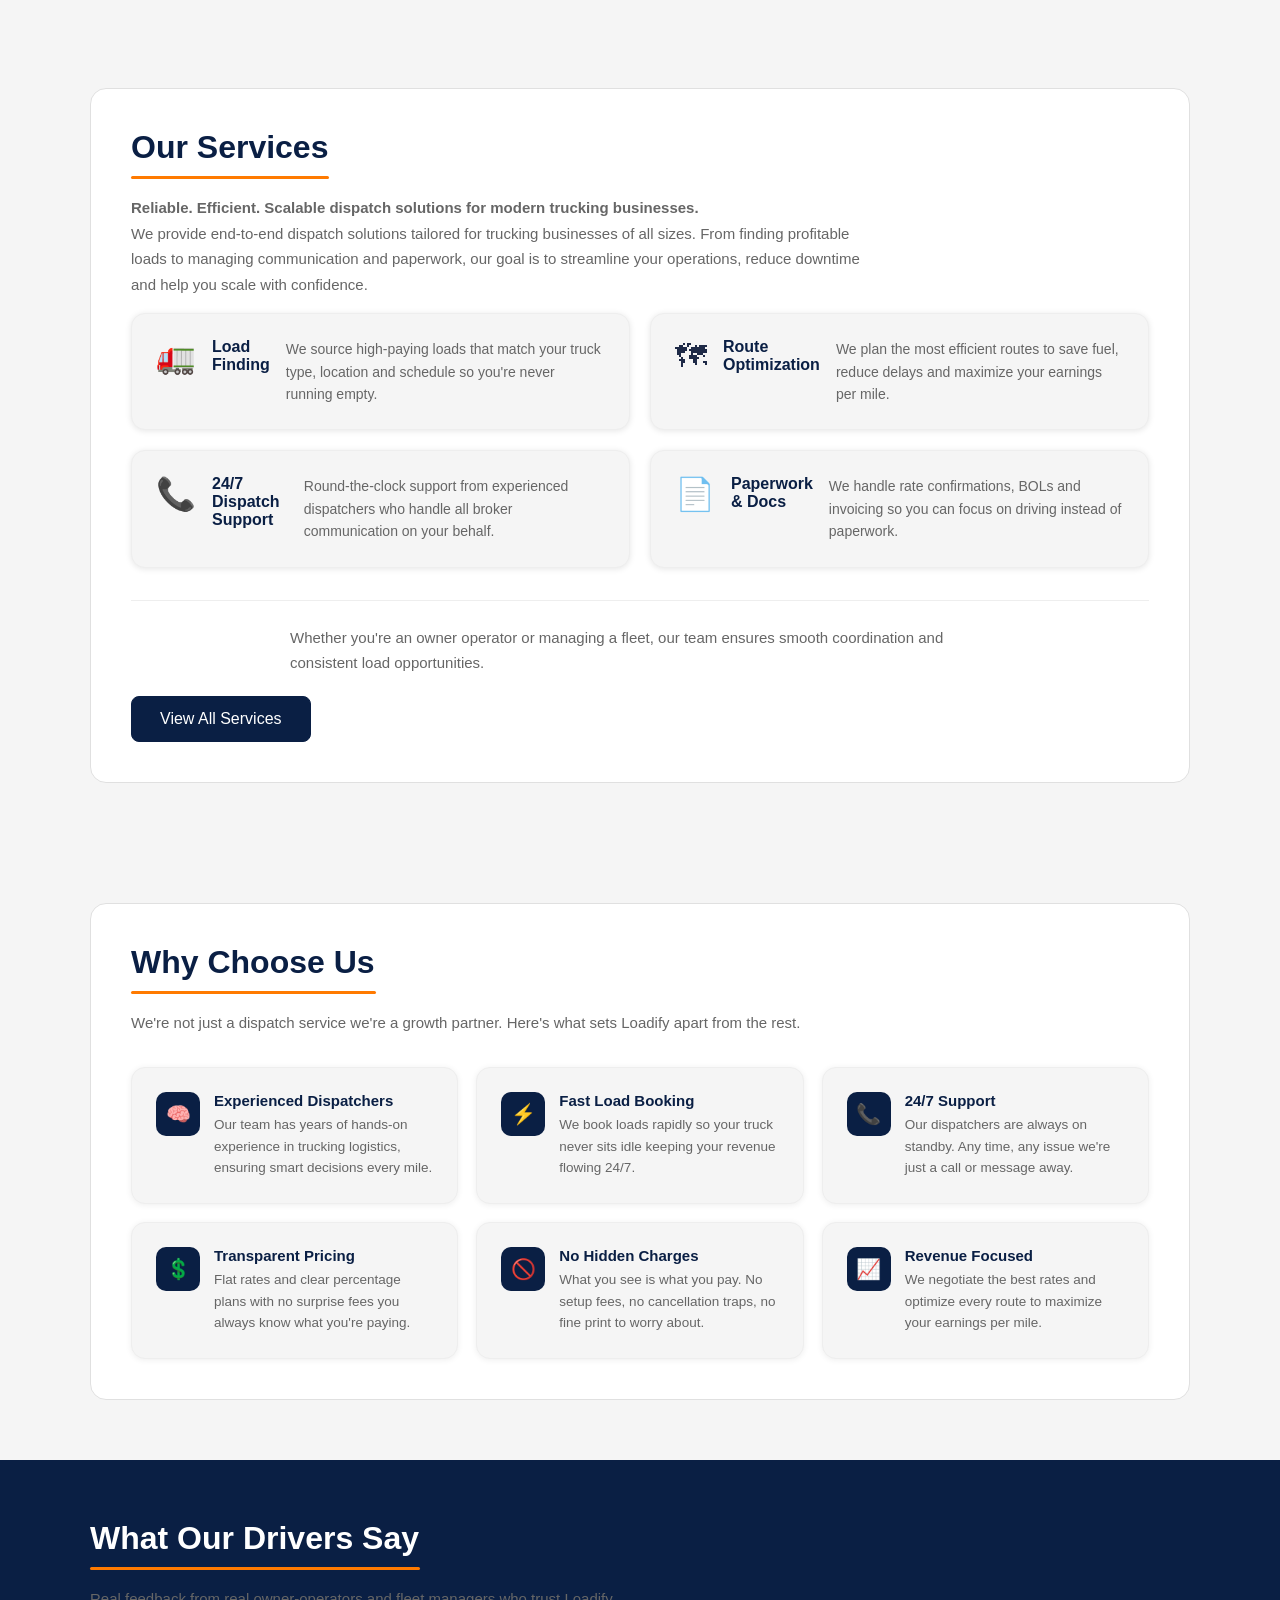
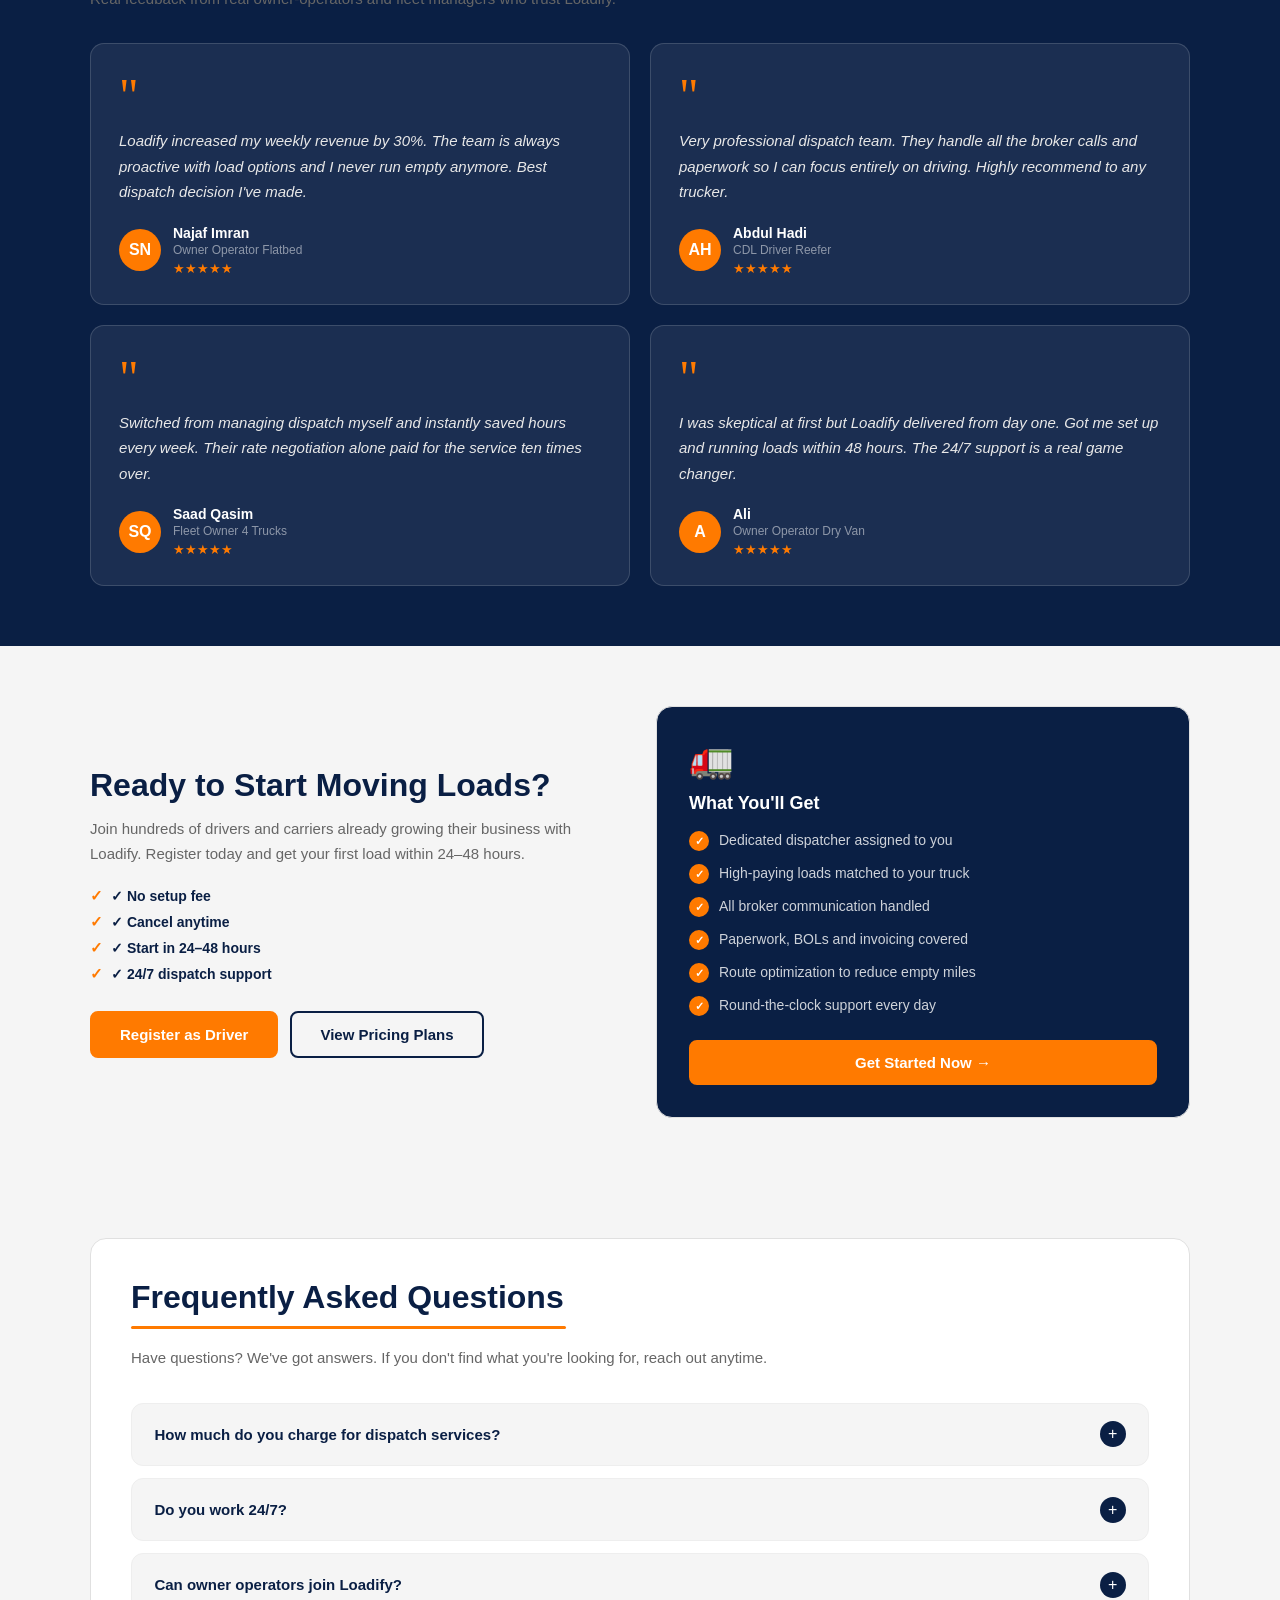
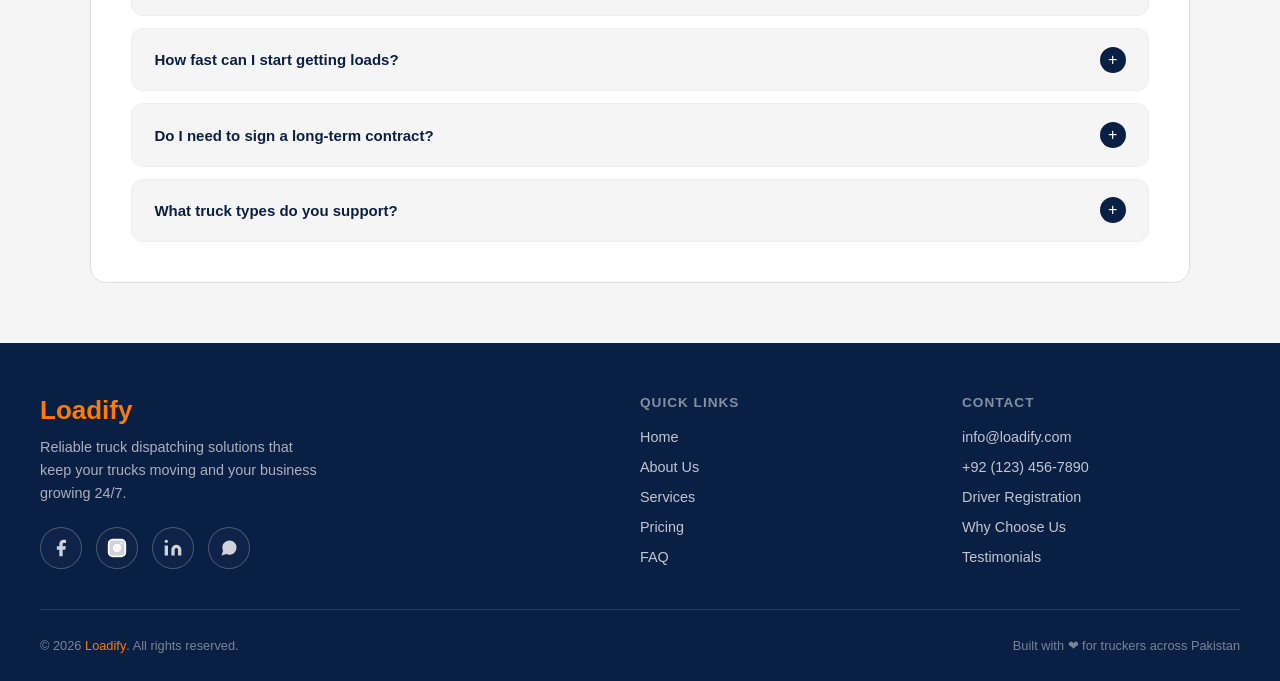
==== commit 2a35b573: "Complete" ====
--- a/index.html
+++ b/index.html
@@ -10,12 +10,12 @@
     <link rel="stylesheet" href="./style/about.css">
     <link rel="stylesheet" href="./style/services.css">
     <link rel="stylesheet" href="./style/content.css">
-    <link rel="stylesheet" href="./style/testmonials.css">
+    <link rel="stylesheet" href="./style/testimonials.css">
     <link rel="stylesheet" href="./style/getStart.css">
     <link rel="stylesheet" href="./style/faq.css">
     <link rel="stylesheet" href="./style/footer.css">
 
-    <!-- TODO <link rel="icon" href=""> Logo -->
+    <link rel="icon" href="./assets/images/Truck1.jpg">
 </head>
 
 <body>
@@ -65,12 +65,12 @@
                         strategic broker communication to accurate paperwork handling, we ensure every
                         aspect of your dispatch process runs efficiently and without delays.
 
-                        Our team focuses on securing high-value loads, optimizing routes, and reducing
+                        Our team focuses on securing high-value loads, optimizing routes and reducing
                         empty miles to improve overall profitability. We handle rate negotiations,
-                        confirmations, and operational coordination with precision, allowing you to stay
+                        confirmations and operational coordination with precision, allowing you to stay
                         focused on the road.
 
-                        With round-the-clock support, transparent communication, and a results-driven
+                        With round-the-clock support, transparent communication and a results-driven
                         approach, we position ourselves as a reliable partner committed to keeping your
                         trucks moving and your business scaling smoothly.
                     </p>
@@ -78,7 +78,7 @@
                     <a href="#" class="btn" id="learnBtn">Learn More</a>
                 </div>
                 <div class="about-img">
-                    <img src="./assests/images/Truck2.jpg" alt="Truck Image">
+                    <img src="./assets/images/Truck2.jpg" alt="Truck Image">
                 </div>
             </div>
             <div class="about-stats">
@@ -113,25 +113,25 @@
 
             <div class="services-grid">
                 <div class="service-card">
-                    <div class="service-icon">🚛</div>
+                    <div class="service-icon">&#128667;</div>
                     <h3>Load Finding</h3>
                     <p>We source high-paying loads that match your truck type, location and schedule so you're never
                         running empty.</p>
                 </div>
                 <div class="service-card">
-                    <div class="service-icon">🗺️</div>
+                    <div class="service-icon">&#128506;</div>
                     <h3>Route Optimization</h3>
                     <p>We plan the most efficient routes to save fuel, reduce delays and maximize your earnings per
                         mile.</p>
                 </div>
                 <div class="service-card">
-                    <div class="service-icon">📞</div>
+                    <div class="service-icon">&#128222;</div>
                     <h3>24/7 Dispatch Support</h3>
                     <p>Round-the-clock support from experienced dispatchers who handle all broker communication on your
                         behalf.</p>
                 </div>
                 <div class="service-card">
-                    <div class="service-icon">📄</div>
+                    <div class="service-icon">&#128196;</div>
                     <h3>Paperwork & Docs</h3>
                     <p>We handle rate confirmations, BOLs and invoicing so you can focus on driving instead of
                         paperwork.</p>
@@ -150,14 +150,14 @@
             <div class="section-header">
                 <h2>Why Choose Us</h2>
                 <div class="why-accent-bar"></div>
-                <p>We're not just a dispatch service — we're a growth partner. Here's what sets Loadify apart from the
+                <p>We're not just a dispatch service we're a growth partner. Here's what sets Loadify apart from the
                     rest.</p>
             </div>
 
             <div class="why-grid">
 
                 <div class="why-card">
-                    <div class="why-icon">🧠</div>
+                    <div class="why-icon">&#129504;</div>
                     <div class="why-body">
                         <h3>Experienced Dispatchers</h3>
                         <p>Our team has years of hands-on experience in trucking logistics, ensuring smart decisions
@@ -166,33 +166,33 @@
                 </div>
 
                 <div class="why-card">
-                    <div class="why-icon">⚡</div>
+                    <div class="why-icon">&#9889;</div>
                     <div class="why-body">
                         <h3>Fast Load Booking</h3>
-                        <p>We book loads rapidly so your truck never sits idle — keeping your revenue flowing 24/7.</p>
+                        <p>We book loads rapidly so your truck never sits idle keeping your revenue flowing 24/7.</p>
                     </div>
                 </div>
 
                 <div class="why-card">
-                    <div class="why-icon">📞</div>
+                    <div class="why-icon">&#128222;</div>
                     <div class="why-body">
                         <h3>24/7 Support</h3>
-                        <p>Our dispatchers are always on standby. Any time, any issue — we're just a call or message
+                        <p>Our dispatchers are always on standby. Any time, any issue we're just a call or message
                             away.</p>
                     </div>
                 </div>
 
                 <div class="why-card">
-                    <div class="why-icon">💲</div>
+                    <div class="why-icon">&#128178;</div>
                     <div class="why-body">
                         <h3>Transparent Pricing</h3>
-                        <p>Flat rates and clear percentage plans with no surprise fees — you always know what you're
+                        <p>Flat rates and clear percentage plans with no surprise fees you always know what you're
                             paying.</p>
                     </div>
                 </div>
 
                 <div class="why-card">
-                    <div class="why-icon">🚫</div>
+                    <div class="why-icon">&#128683;</div>
                     <div class="why-body">
                         <h3>No Hidden Charges</h3>
                         <p>What you see is what you pay. No setup fees, no cancellation traps, no fine print to worry
@@ -201,7 +201,7 @@
                 </div>
 
                 <div class="why-card">
-                    <div class="why-icon">📈</div>
+                    <div class="why-icon">&#128200;</div>
                     <div class="why-body">
                         <h3>Revenue Focused</h3>
                         <p>We negotiate the best rates and optimize every route to maximize your earnings per mile.</p>
@@ -232,7 +232,7 @@
                         <div class="testi-avatar">SN</div>
                         <div>
                             <div class="testi-name">Najaf Imran</div>
-                            <div class="testi-role">Owner Operator — Flatbed</div>
+                            <div class="testi-role">Owner Operator Flatbed</div>
                             <div class="testi-stars">★★★★★</div>
                         </div>
                     </div>
@@ -247,7 +247,7 @@
                         <div class="testi-avatar">AH</div>
                         <div>
                             <div class="testi-name">Abdul Hadi</div>
-                            <div class="testi-role">CDL Driver — Reefer</div>
+                            <div class="testi-role">CDL Driver Reefer</div>
                             <div class="testi-stars">★★★★★</div>
                         </div>
                     </div>
@@ -261,7 +261,7 @@
                         <div class="testi-avatar">SQ</div>
                         <div>
                             <div class="testi-name">Saad Qasim</div>
-                            <div class="testi-role">Fleet Owner — 4 Trucks</div>
+                            <div class="testi-role">Fleet Owner 4 Trucks</div>
                             <div class="testi-stars">★★★★★</div>
                         </div>
                     </div>
@@ -275,7 +275,7 @@
                         <div class="testi-avatar">A</div>
                         <div>
                             <div class="testi-name">Ali</div>
-                            <div class="testi-role">Owner Operator — Dry Van</div>
+                            <div class="testi-role">Owner Operator Dry Van</div>
                             <div class="testi-stars">★★★★★</div>
                         </div>
                     </div>
@@ -307,7 +307,7 @@
             </div>
 
             <div class="getstarted-card">
-                <div class="gs-card-icon">🚛</div>
+                <div class="gs-card-icon">&#128667;</div>
                 <h3>What You'll Get</h3>
                 <ul class="gs-card-list">
                     <li>
@@ -411,7 +411,7 @@
                     <div class="faq-answer">
                         <p>No long-term commitment required. We operate on a flexible week-to-week basis. You can pause
                             or
-                            cancel at any time without penalties — we earn your business every week through results.</p>
+                            cancel at any time without penalties we earn your business every week through results.</p>
                     </div>
                 </div>
 
@@ -438,7 +438,7 @@
 
                 <div class="footer-brand">
                     <h2>Loadify</h2>
-                    <p>Reliable truck dispatching solutions that keep your trucks moving and your business growing —
+                    <p>Reliable truck dispatching solutions that keep your trucks moving and your business growing
                         24/7.</p>
                     <div class="social-row">
 
--- a/style/parallax.css
+++ b/style/parallax.css
@@ -1,7 +1,7 @@
 /* ! Parallax Section */
 .parallax {
   height: 100vh;
-  background-image: url("../assests/images/Truck1.jpg");
+  background-image: url("../assets/images/Truck1.jpg");
   background-size: cover;
   background-position: center;
   background-attachment: fixed;
--- a/style/testimonials.css
+++ b/style/testimonials.css
@@ -0,0 +1,143 @@
+/* ! Testimonials Section */
+.testimonials-section {
+    padding: 60px 20px;
+    background-color: #0a1f44;
+}
+
+.testimonials-inner {
+    max-width: 1100px;
+    margin: auto;
+}
+
+.testimonials-inner .testi-heading {
+    color: #ffffff;
+    font-size: 32px;
+    margin: 0 0 10px;
+    padding: 0;
+}
+
+.testi-accent-bar {
+    width: 330px;
+    height: 3px;
+    background: #ff7a00;
+    border-radius: 2px;
+    margin: 0 0 16px;
+}
+
+.testi-subtext {
+    color: rgba(255, 255, 255, 0.6);
+    font-size: 15px;
+    line-height: 1.7;
+    margin: 0 0 2rem;
+    max-width: 700px;
+}
+
+.testimonials-grid {
+    display: grid;
+    grid-template-columns: repeat(2, 1fr);
+    gap: 20px;
+}
+
+.testi-card {
+    background: rgba(255, 255, 255, 0.07);
+    border: 1px solid rgba(255, 255, 255, 0.15);
+    border-radius: 14px;
+    padding: 1.75rem;
+    transition: 0.3s ease;
+}
+
+.testi-card:hover {
+    background: rgba(255, 255, 255, 0.13);
+    transform: translateY(-3px);
+}
+
+.testi-quote {
+    font-size: 48px;
+    color: #ff7a00;
+    line-height: 1;
+    font-family: Georgia, serif;
+    margin-bottom: 8px;
+}
+
+.testi-text {
+    color: #e8e8e8;
+    font-size: 15px;
+    line-height: 1.7;
+    font-style: italic;
+    margin-bottom: 20px;
+}
+
+.testi-author {
+    display: flex;
+    align-items: center;
+    gap: 12px;
+}
+
+.testi-avatar {
+    width: 42px;
+    height: 42px;
+    border-radius: 50%;
+    background: #ff7a00;
+    display: flex;
+    align-items: center;
+    justify-content: center;
+    font-weight: 700;
+    color: #ffffff;
+    font-size: 16px;
+    flex-shrink: 0;
+}
+
+.testi-name {
+    color: #ffffff;
+    font-weight: 700;
+    font-size: 14px;
+}
+
+.testi-role {
+    color: rgba(255, 255, 255, 0.5);
+    font-size: 12px;
+    margin-top: 2px;
+}
+
+.testi-stars {
+    color: #ff7a00;
+    font-size: 13px;
+    margin-top: 4px;
+}
+
+/* ? ================= RESPONSIVE DESIGN ================= */
+@media (max-width: 768px) {
+    .testimonials-grid {
+        grid-template-columns: 1fr;
+    }
+
+    .testimonials-inner .testi-heading {
+        font-size: 26px;
+        text-align: center;
+    }
+
+    .testi-accent-bar {
+        width: 180px;
+        margin: 0 auto 16px;
+    }
+
+    .testi-subtext {
+        text-align: center;
+        max-width: 100%;
+    }
+}
+
+@media (max-width: 480px) {
+    .testimonials-inner .testi-heading {
+        font-size: 22px;
+    }
+
+    .testi-accent-bar {
+        width: 130px;
+        margin: 0 auto 16px;
+    }
+
+    .testi-text {
+        font-size: 14px;
+    }
+}
